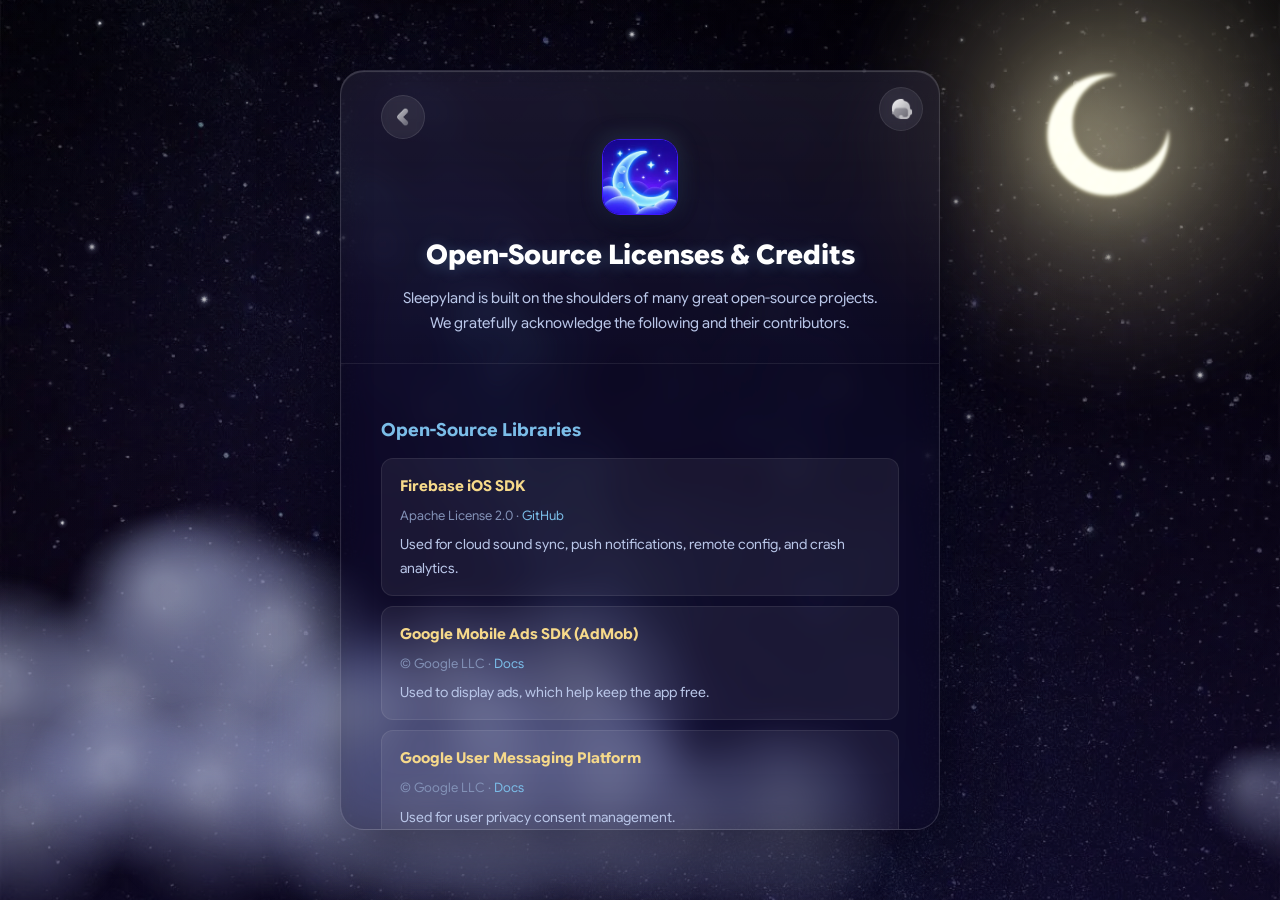
==== acknowledgements-en.html @ 04f1b665 "開源致謝音效授權文案改為更嚴謹版（授權素材=合法使用權、未使用未經授權第三方；中英同步） 🤖 Generated with [Claude Code](https://claude.com/claud" ====
<!DOCTYPE html>
<html lang="en">
<head>
    <meta charset="UTF-8">
    <meta name="viewport" content="width=device-width, initial-scale=1.0">
    <meta name="description" content="Sleepyland Open Source Licenses & Acknowledgements: thanks to the open-source projects and contributors behind the app.">
    <link rel="icon" type="image/png" href="assets/favicon.png">
    <link rel="apple-touch-icon" href="assets/apple-touch-icon.png">
    <title>Open-Source Licenses & Credits · Sleepyland</title>
    <style>
        @font-face{font-family:'Google Sans Flex';font-style:normal;font-weight:100 900;font-display:swap;src:url('assets/gsf_latin.woff2') format('woff2');unicode-range:U+0000-00FF,U+0131,U+0152-0153,U+02BB-02BC,U+02C6,U+02DA,U+02DC,U+0304,U+0308,U+0329,U+2000-206F,U+20AC,U+2122,U+2191,U+2193,U+2212,U+2215,U+FEFF,U+FFFD;}
        @font-face{font-family:'Noto Sans TC';font-style:normal;font-weight:400;font-display:swap;src:url('assets/notosanstc_400.woff2') format('woff2');unicode-range:U+2000-206F,U+3000-303F,U+3100-312F,U+3400-4DBF,U+4E00-9FFF,U+F900-FAFF,U+FE30-FE4F,U+FF00-FFEF;}
        @font-face{font-family:'Noto Sans TC';font-style:normal;font-weight:700;font-display:swap;src:url('assets/notosanstc_700.woff2') format('woff2');unicode-range:U+2000-206F,U+3000-303F,U+3100-312F,U+3400-4DBF,U+4E00-9FFF,U+F900-FAFF,U+FE30-FE4F,U+FF00-FFEF;}
        :root{
            --accent:#7BBDE8; --ink:#EAF4FF; --muted:#B9C6E8; --faint:#8291b6;
            --card:rgba(14,10,34,0.42); --line:rgba(255,255,255,0.14); --pill:rgba(255,255,255,0.06);
            --glow:rgba(255,244,190,0.55);
            --font:"Google Sans Flex","Noto Sans TC",ui-rounded,"SF Pro Rounded",-apple-system,BlinkMacSystemFont,"PingFang TC",system-ui,sans-serif;
        }
        *{ margin:0; padding:0; box-sizing:border-box; }
        html,body{ height:100%; }
        body, a, button, input, textarea{ font-family:var(--font); }
        body{
            min-height:100vh; color:var(--ink); -webkit-font-smoothing:antialiased; line-height:1.8;
            background:
                linear-gradient(180deg, rgba(3,2,9,0.40) 0%, rgba(10,6,26,0.32) 46%, rgba(20,12,50,0.46) 100%),
                #03020a url('assets/bg.webp') center center / cover no-repeat fixed;
            display:flex; align-items:center; justify-content:center; padding:40px 20px; overflow-x:hidden;
        }
        /* 動畫層（星雲＋星星＋流星＋雲朵） */
        #sky{ position:fixed; inset:0; width:100%; height:100%; z-index:0; pointer-events:none; }
        /* 月亮素材圖＋淡黃光暈 */
        .moon{ position:fixed; top:5vh; right:6vw; width:min(180px,26vw); z-index:0; pointer-events:none;
               filter:drop-shadow(0 0 34px var(--glow)); }
        .moon img{ width:100%; height:auto; display:block; }
        .moon::before{ content:''; position:absolute; inset:-95%; z-index:-1; border-radius:50%;
            background:radial-gradient(circle, rgba(255,247,205,0.36) 0%, rgba(255,243,185,0.18) 26%, rgba(255,240,175,0.07) 48%, rgba(255,240,175,0.02) 66%, transparent 82%);
            filter:blur(26px); animation:moonGlow 6s ease-in-out infinite; }
        @keyframes moonGlow{ 0%,100%{opacity:.82; transform:scale(1);} 50%{opacity:1; transform:scale(1.07);} }

        .container{
            position:relative; z-index:1; max-width:600px; width:100%;
            max-height:min(760px, calc(100dvh - 80px)); display:flex; flex-direction:column; overflow:hidden;
            background:linear-gradient(to bottom, rgba(255,255,255,0.06) 0%, rgba(255,255,255,0) 40%), var(--card);
            backdrop-filter:blur(14px) saturate(1.4); -webkit-backdrop-filter:blur(14px) saturate(1.4);
            border:1px solid var(--line); border-radius:24px;
            box-shadow:0 24px 70px rgba(4,2,16,0.6), inset 0 1px 1px rgba(255,255,255,0.18), inset 0 -22px 46px rgba(0,0,0,0.06);
        }
        .container::after{ content:''; position:absolute; inset:0; z-index:6; pointer-events:none; border-radius:inherit; padding:1px;
            background:radial-gradient(400px circle at var(--mx,50%) var(--my,50%), rgba(233,224,255,0.95), rgba(178,150,255,0.34) 42%, transparent 66%);
            -webkit-mask:linear-gradient(#000 0 0) content-box, linear-gradient(#000 0 0); -webkit-mask-composite:xor;
            mask:linear-gradient(#000 0 0) content-box, linear-gradient(#000 0 0); mask-composite:exclude;
            opacity:0; transition:opacity .4s ease; }
        .container:hover::after{ opacity:1; }
        .chead{ flex:0 0 auto; padding:24px 40px 14px; position:relative; z-index:2; border-bottom:1px solid rgba(255,255,255,0.08); }
        .chead .topbar{ margin-bottom:14px; }
        .chead .header{ margin-bottom:6px; }
        .chead .update-date{ margin-bottom:2px; }
        .chead h1{ margin-bottom:6px; }
        .cbody{ overflow-y:auto; min-height:0; padding:22px 40px 34px;
            scrollbar-width:thin; scrollbar-color:rgba(255,255,255,0.22) transparent; }
        .cbody::-webkit-scrollbar{ width:8px; }
        .cbody::-webkit-scrollbar-track{ background:transparent; margin:8px 0; }
        .cbody::-webkit-scrollbar-thumb{ background:rgba(255,255,255,0.18); border-radius:99px; border:2px solid transparent; background-clip:padding-box; }
        .cbody::-webkit-scrollbar-thumb:hover{ background:rgba(255,255,255,0.34); background-clip:padding-box; }

        .topbar{ display:flex; gap:10px; flex-wrap:wrap; margin-bottom:22px; }
        .back{ display:inline-flex; align-items:center; gap:6px; padding:9px 16px; border-radius:11px;
            background:var(--pill); border:1px solid rgba(255,255,255,0.10); color:var(--ink);
            text-decoration:none; font-size:13.5px; font-weight:600; margin-bottom:6px;
            backdrop-filter:blur(4px); -webkit-backdrop-filter:blur(4px);
            transition:transform .2s ease, background .2s ease, border-color .2s ease, box-shadow .2s ease; }
        .back:hover{ transform:translateY(-2px);
            background:linear-gradient(to bottom, rgba(255,255,255,0.12), rgba(255,255,255,0.04));
            border-color:rgba(255,255,255,0.26); box-shadow:0 8px 20px rgba(0,0,0,0.25); }
        .bico{ width:15px; height:15px; vertical-align:-2px; }
        .hico{ width:20px; height:20px; vertical-align:-4px; margin-right:6px; }
        .back-fab{ display:inline-flex; align-items:center; justify-content:center; width:44px; height:44px; border-radius:50%;
            background:var(--pill); border:1px solid rgba(255,255,255,0.10);
            backdrop-filter:blur(4px); -webkit-backdrop-filter:blur(4px);
            transition:transform .2s ease, background .2s ease, border-color .2s ease, box-shadow .2s ease; }
        .back-fab img{ width:20px; height:20px; display:block; }
        .scrolltop{ position:absolute; bottom:18px; right:18px; z-index:4; width:44px; height:44px; border-radius:50%;
            display:flex; align-items:center; justify-content:center; cursor:pointer;
            background:var(--pill); border:1px solid rgba(255,255,255,0.12);
            backdrop-filter:blur(6px); -webkit-backdrop-filter:blur(6px);
            opacity:0; pointer-events:none; transform:translateY(8px);
            transition:opacity .25s ease, transform .25s ease, background .2s ease, border-color .2s ease; }
        .scrolltop img{ width:20px; height:20px; display:block; }
        .scrolltop.show{ opacity:1; pointer-events:auto; transform:translateY(0); }
        .scrolltop:hover{ background:linear-gradient(to bottom, rgba(255,255,255,0.14), rgba(255,255,255,0.05)); border-color:rgba(255,255,255,0.28); }
        .back-fab:hover{ transform:translateY(-2px);
            background:linear-gradient(to bottom, rgba(255,255,255,0.12), rgba(255,255,255,0.04));
            border-color:rgba(255,255,255,0.26); box-shadow:0 8px 20px rgba(0,0,0,0.25); }
        .logo-link{ display:block; width:max-content; margin:0 auto; line-height:0; transition:transform .2s ease, filter .2s ease; }
        .logo-link:hover{ transform:translateY(-2px); filter:brightness(1.08); }
        .logo{ width:76px; height:76px; display:block; margin:0 auto 16px; border-radius:18px;
            border:1px solid rgb(64,24,251);
            box-shadow:0 10px 30px rgba(4,2,16,0.5), 0 0 22px rgba(123,189,232,0.22); }
        .header{ text-align:center; margin-bottom:30px; }
        h1{ font-size:27px; font-weight:800; color:#fff; margin-bottom:8px; text-align:center;
            text-shadow:0 2px 14px rgba(123,189,232,0.30); }
        .subtitle{ color:var(--muted); text-align:center; font-size:15px; line-height:1.7; }
        .update-date{ color:var(--faint); text-align:center; margin-bottom:28px; font-size:13.5px;
            text-transform:uppercase; letter-spacing:.06em; }
        h2{ color:var(--accent); margin:28px 0 12px; font-size:18px; font-weight:700; }
        h3{ color:#dbe6fb; margin:18px 0 8px; font-size:16px; font-weight:600; }
        p, li{ color:var(--muted); line-height:1.85; margin-bottom:12px; font-size:15px; }
        strong{ color:#F6D98A; font-weight:700; }
        ul{ padding-left:22px; } li{ margin-bottom:8px; }
        a{ color:var(--accent); text-decoration:none; } a:hover{ text-decoration:underline; }
        .highlight{ background:rgba(123,189,232,0.10); border:1px solid rgba(123,189,232,0.22);
            padding:16px 18px; border-radius:14px; margin:18px 0; }
        .highlight p{ margin:0; color:#dce8fb; }
        .lib{ padding:14px 18px; background:var(--pill); border:1px solid rgba(255,255,255,0.08);
            border-radius:12px; margin-bottom:10px; }
        .lib-name{ color:#F6D98A; font-weight:700; font-size:15px; }
        .lib-meta{ color:var(--faint); font-size:13px; margin-top:4px; }
        .lib-meta a{ color:var(--accent); }
        .note{ color:var(--muted); font-size:14px; line-height:1.7; margin-top:6px; }
        .divider{ height:1px; background:var(--line); margin:28px 0; }
        .section{ margin-bottom:30px; }
        .section-title{ font-size:18px; font-weight:700; color:#eef4ff; margin-bottom:16px; display:flex; align-items:center; gap:8px; }
        .faq-item{ background:var(--pill); border:1px solid rgba(255,255,255,0.08); border-radius:12px; padding:16px 18px; margin-bottom:12px; }
        .faq-q{ font-weight:600; color:#eef4ff; margin-bottom:8px; }
        .faq-a{ color:var(--muted); line-height:1.75; font-size:14.5px; }
        .contact-box{ background:linear-gradient(135deg, rgba(123,189,232,0.16), rgba(70,90,160,0.16));
            border:1px solid rgba(123,189,232,0.24); border-radius:16px; padding:24px; text-align:center;
            backdrop-filter:blur(6px); -webkit-backdrop-filter:blur(6px); }
        .contact-box h3{ color:#fff; margin-bottom:12px; }
        .contact-box p{ color:var(--muted); margin-bottom:16px; }
        .contact-box .email-row{ display:flex; align-items:center; justify-content:center; gap:8px; }
        .contact-box a.email-link{ display:inline-block; background:linear-gradient(180deg,#9AD0F2,#7BBDE8);
            color:#04182E; padding:12px 22px; border-radius:10px; text-decoration:none; font-weight:700;
            max-width:220px; overflow:hidden; text-overflow:ellipsis; white-space:nowrap;
            box-shadow:0 6px 18px rgba(123,189,232,0.3); transition:transform .2s ease, box-shadow .2s ease; }
        .contact-box a.email-link:hover{ transform:translateY(-2px); box-shadow:0 10px 24px rgba(123,189,232,0.45); }
        .copy-btn{ width:44px; min-width:44px; height:44px; aspect-ratio:1; border-radius:50%;
            background:rgba(255,255,255,0.12); border:1px solid rgba(255,255,255,0.18); cursor:pointer;
            display:flex; align-items:center; justify-content:center; transition:all .2s ease; flex-shrink:0; }
        .copy-btn:hover{ transform:scale(1.1); background:rgba(255,255,255,0.2); }
        .copy-btn svg{ width:20px; height:20px; fill:#EAF4FF; }
        .copy-btn.copied svg{ fill:#7BE0A0; }
        .toast{ position:fixed; bottom:24px; left:50%; transform:translateX(-50%) translateY(120px);
            background:rgba(14,10,34,0.92); color:#EAF4FF; padding:12px 24px; border-radius:10px;
            border:1px solid rgba(255,255,255,0.14); backdrop-filter:blur(8px); opacity:0; transition:all .3s ease; z-index:5; }
        .toast.show{ transform:translateX(-50%) translateY(0); opacity:1; }
        .contact-fab{ position:absolute; top:16px; right:16px; z-index:5; width:44px; height:44px; border-radius:50%;
            display:inline-flex; align-items:center; justify-content:center;
            background:var(--pill); border:1px solid rgba(255,255,255,0.08);
            backdrop-filter:blur(6px); -webkit-backdrop-filter:blur(6px);
            transition:transform .22s ease, background .22s ease, border-color .22s ease, box-shadow .22s ease; }
        .contact-fab img{ width:24px; height:24px; display:block; }
        .contact-fab:hover{ background:linear-gradient(to bottom, rgba(255,255,255,0.14) 0%, rgba(255,255,255,0) 55%), rgba(255,255,255,0.10);
            border-color:rgba(255,255,255,0.28); transform:translateY(-2px);
            box-shadow:0 20px 40px rgba(0,0,0,0.15), inset 0 1px 1px rgba(255,255,255,0.32), inset 0 7px 14px rgba(255,255,255,0.12), inset 0 -12px 22px rgba(0,0,0,0.06);
            backdrop-filter:blur(12px) saturate(180%); -webkit-backdrop-filter:blur(12px) saturate(180%); }
        .footer span{ font-size:12.5px; color:var(--faint); text-transform:uppercase; font-weight:700; letter-spacing:.08em;  }
        .footer{ text-align:center; margin-top:30px; color:var(--faint); font-size:13px; }
        .footer a{ color:var(--accent); text-decoration:none; } .footer a:hover{ text-decoration:underline; }
        @media (max-width:560px){ .chead{ padding:18px 20px 12px; } .cbody{ padding:18px 20px 30px; } body{ padding:16px; } .container{ max-height:calc(100dvh - 32px); border-radius:20px; } }
        @media (prefers-reduced-motion:reduce){ .back,.email-link,.copy-btn{ transition:none; } .moon::before{ animation:none; } }
    </style>
</head>
<body>
    <canvas id="sky" aria-hidden="true"></canvas>
    <div class="moon" aria-hidden="true"><img src="assets/moon.webp" alt="" fetchpriority="high" width="180" height="180"></div>
    <main class="container">
        <a href="feedback.html" class="contact-fab" aria-label="意見回饋" title="意見回饋"><img src="assets/icon_connect.png" alt=""></a>
        <div class="chead">
<a href="index.html" class="back-fab" aria-label="Back" title="Back"><img src="assets/icon_back.png" alt=""></a>
        <a class="logo-link" href="index.html" aria-label="回到首頁" title="回到首頁"><img class="logo" src="assets/logo.webp" alt="Sleepyland"></a>
        <h1>Open-Source Licenses & Credits</h1>
        <p class="subtitle">Sleepyland is built on the shoulders of many great open-source projects.<br>We gratefully acknowledge the following and their contributors.</p>
        </div>
        <div class="cbody">
<h2>Open-Source Libraries</h2>

        <div class="lib">
            <div class="lib-name">Firebase iOS SDK</div>
            <div class="lib-meta">Apache License 2.0 · <a href="https://github.com/firebase/firebase-ios-sdk">GitHub</a></div>
            <div class="note">Used for cloud sound sync, push notifications, remote config, and crash analytics.</div>
        </div>

        <div class="lib">
            <div class="lib-name">Google Mobile Ads SDK (AdMob)</div>
            <div class="lib-meta">© Google LLC · <a href="https://developers.google.com/admob/ios/quick-start">Docs</a></div>
            <div class="note">Used to display ads, which help keep the app free.</div>
        </div>

        <div class="lib">
            <div class="lib-name">Google User Messaging Platform</div>
            <div class="lib-meta">© Google LLC · <a href="https://developers.google.com/admob/ump/ios/quick-start">Docs</a></div>
            <div class="note">Used for user privacy consent management.</div>
        </div>

        <div class="lib">
            <div class="lib-name">Google Utilities · GoogleDataTransport · GoogleAppMeasurement</div>
            <div class="lib-meta">Apache License 2.0 · © Google LLC</div>
        </div>

        <div class="lib">
            <div class="lib-name">gRPC · Abseil</div>
            <div class="lib-meta">Apache License 2.0 · <a href="https://github.com/grpc/grpc">gRPC</a> · <a href="https://github.com/abseil/abseil-cpp">Abseil</a></div>
        </div>

        <div class="lib">
            <div class="lib-name">SwiftProtobuf</div>
            <div class="lib-meta">Apache License 2.0 · <a href="https://github.com/apple/swift-protobuf">GitHub</a></div>
        </div>

        <div class="lib">
            <div class="lib-name">LevelDB</div>
            <div class="lib-meta">BSD 3-Clause License · <a href="https://github.com/google/leveldb">GitHub</a></div>
        </div>

        <div class="lib">
            <div class="lib-name">nanopb</div>
            <div class="lib-meta">zlib License · <a href="https://github.com/nanopb/nanopb">GitHub</a></div>
        </div>

        <div class="lib">
            <div class="lib-name">Promises · GTMSessionFetcher · AppCheck</div>
            <div class="lib-meta">Apache License 2.0 · © Google LLC</div>
        </div>

        <div class="divider"></div>

        <h2>Audio Assets</h2>
        <p class="note">All Sleepyland sleep sounds are self-recorded by our team, AI-generated, or sourced from commercially licensed material; all assets are used under valid licenses, and no unauthorized third-party copyrighted content is used.</p>

        <div class="footer"><span>© 2026 Wayne</span></div>
        </div>
        <button class="scrolltop" aria-label="回到頂部" title="回到頂部"><img src="assets/icon_scroll_top.png" alt=""></button>
    </main>
    
    <script>
    (function(){
        const canvas = document.getElementById('sky');
        const ctx = canvas.getContext('2d');
        const reduce = window.matchMedia('(prefers-reduced-motion: reduce)').matches;
        const moonEl = document.querySelector('.moon');
        // 月亮隨機模糊 0~2px（兩個不同頻率 sin 疊出平滑擬隨機），保留黃色光暈
        function updateMoonBlur(t){
            if (!moonEl) return;
            let b = 1 + Math.sin(t * 0.5) * 0.6 + Math.sin(t * 0.23 + 1.3) * 0.45;
            b = Math.max(0, Math.min(2, b));
            moonEl.style.filter = 'drop-shadow(0 0 34px rgba(255,244,190,0.55)) blur(' + b.toFixed(2) + 'px)';
        }
        let W = 0, H = 0, DPR = 1;
        let stars = [], meteors = [], clouds = [], nebulaLayer = null, starSprite = null;

        function hexA(hex, a){
            const n = parseInt(hex.slice(1), 16);
            return 'rgba(' + ((n>>16)&255) + ',' + ((n>>8)&255) + ',' + (n&255) + ',' + a + ')';
        }
        // 一顆「模糊發光星」預繪成 sprite：之後只縮放/改透明度貼上，省掉每幀 filter/漸層
        function makeStarSprite(){
            const S = 46, c = S / 2;
            const oc = document.createElement('canvas'); oc.width = S; oc.height = S;
            const x = oc.getContext('2d');
            const g = x.createRadialGradient(c, c, 0, c, c, c);
            g.addColorStop(0, 'rgba(212,226,255,0.5)');
            g.addColorStop(0.5, 'rgba(212,226,255,0.12)');
            g.addColorStop(1, 'rgba(212,226,255,0)');
            x.fillStyle = g; x.beginPath(); x.arc(c, c, c, 0, Math.PI*2); x.fill();
            x.filter = 'blur(1.1px)';
            x.fillStyle = 'rgba(255,255,255,0.95)';
            x.beginPath();
            const pts = 8, R = c * 0.42, inner = R * 0.34;
            for (let i = 0; i < pts*2; i++){
                const rr = (i%2===0) ? R : inner;
                const a = i * Math.PI / pts - Math.PI/2;
                const px = c + Math.cos(a)*rr, py = c + Math.sin(a)*rr;
                i===0 ? x.moveTo(px,py) : x.lineTo(px,py);
            }
            x.closePath(); x.fill(); x.filter = 'none';
            return oc;
        }
        // 深紫星雲：預繪成一張離屏，之後每幀只 drawImage（不再每幀重算 6 個大漸層）
        function buildNebula(){
            const oc = document.createElement('canvas'); oc.width = W; oc.height = H;
            const x = oc.getContext('2d');
            const cols = ['#3A1D6E', '#2A1458', '#4A2170', '#1E1246'];
            for (let i = 0; i < 6; i++){
                const cx = Math.random()*W, cy = Math.random()*H*0.9, R = (0.25+Math.random()*0.35)*Math.max(W,H);
                const op = 0.06 + Math.random()*0.16, col = cols[Math.floor(Math.random()*cols.length)];
                const g = x.createRadialGradient(cx, cy, 0, cx, cy, R);
                g.addColorStop(0, hexA(col, op)); g.addColorStop(0.55, hexA(col, op*0.4)); g.addColorStop(1, hexA(col, 0));
                x.fillStyle = g; x.fillRect(cx-R, cy-R, R*2, R*2);
            }
            return oc;
        }

        // ---- 夜色雲朵 sprite：偏藍紫、非純白；離屏預繪，足夠內距避免邊緣被裁成直線 ----
        function makeCloudSprite(scale){
            const cw = 300 * scale, ch = 150 * scale;
            const pad = 90 * scale;
            const W0 = Math.round(cw + pad * 2), H0 = Math.round(ch + pad * 2);
            const oc = document.createElement('canvas');
            oc.width = W0; oc.height = H0;
            const x = oc.getContext('2d');
            const cy = pad + ch * 0.55;
            const puffs = [];
            const n = 6;
            for (let i = 0; i < n; i++){
                const f = i / (n - 1);
                const px = pad + cw * (0.10 + 0.80 * f) + (Math.random()*2-1) * cw * 0.03;
                const py = cy - Math.abs(f - 0.5) * ch * 0.16 + (Math.random()*2-1) * ch * 0.04;
                const r  = ch * (0.30 + Math.random() * 0.14);
                puffs.push([px, py, r]);
            }
            for (let i = 0; i < 3; i++){
                const px = pad + cw * (0.28 + 0.44 * Math.random());
                const py = cy - ch * (0.22 + Math.random() * 0.16);
                const r  = ch * (0.24 + Math.random() * 0.13);
                puffs.push([px, py, r]);
            }
            x.filter = 'blur(' + (scale * 2.2) + 'px)';
            for (const [px, py, r] of puffs){
                const g = x.createRadialGradient(px, py - r * 0.18, r * 0.15, px, py, r);
                // 夜色雲：微涼的藍紫白，非純白
                g.addColorStop(0, 'rgba(202,210,242,0.86)');
                g.addColorStop(0.52, 'rgba(158,166,212,0.50)');
                g.addColorStop(0.82, 'rgba(150,158,205,0.18)');
                g.addColorStop(1, 'rgba(150,158,205,0)');
                x.fillStyle = g;
                x.beginPath(); x.arc(px, py, r, 0, Math.PI * 2); x.fill();
            }
            x.filter = 'none';
            x.globalCompositeOperation = 'source-atop';
            // 下腹：深紫夜影
            const belly = x.createLinearGradient(0, cy - ch * 0.12, 0, cy + ch * 0.55);
            belly.addColorStop(0, 'rgba(26,14,58,0)');
            belly.addColorStop(1, 'rgba(14,7,36,0.50)');
            x.fillStyle = belly; x.fillRect(0, 0, W0, H0);
            // 上緣：淡藍月光高光
            const top = x.createLinearGradient(0, pad * 0.4, 0, cy);
            top.addColorStop(0, 'rgba(190,205,255,0.26)');
            top.addColorStop(1, 'rgba(190,205,255,0)');
            x.fillStyle = top; x.fillRect(0, 0, W0, H0);
            x.globalCompositeOperation = 'source-over';
            return oc;
        }

        function rebuild(){
            DPR = Math.min(window.devicePixelRatio || 1, 2);
            W = window.innerWidth; H = window.innerHeight;
            canvas.width = W * DPR; canvas.height = H * DPR;
            canvas.style.width = W + 'px'; canvas.style.height = H + 'px';
            ctx.setTransform(DPR, 0, 0, DPR, 0, 0);

            // 星雲（預繪一張離屏）、星星 sprite（預繪一次）
            starSprite = starSprite || makeStarSprite();
            nebulaLayer = buildNebula();

            // 閃爍星星（改用 sprite，之後只縮放/改透明度貼上）
            const starCount = Math.round(40 * Math.sqrt((W * H) / (430 * 932)));
            stars = Array.from({length: starCount}, () => ({
                x: Math.random() * W,
                y: Math.random() * H * 0.62,
                phase: Math.random() * Math.PI * 2,
                speed: 0.7 + Math.random() * 1.4,
                size: 3 + Math.random() * 5           // sprite 半徑（px）
            }));

            // 流星
            meteors = Array.from({length: 4}, () => {
                const th = (25 + Math.random() * 15) * Math.PI / 180;
                return { sx: 0.45 + Math.random()*0.6, sy: -0.05 + Math.random()*0.4,
                         dx: -Math.cos(th), dy: Math.sin(th),
                         len: 0.30 + Math.random()*0.22, period: 7 + Math.random()*8,
                         phase: Math.random(), size: 0.8 + Math.random()*0.8 };
            });

            // 夜色雲朵
            const cloudN = Math.max(4, Math.round(5 * Math.sqrt(W / 900)));
            clouds = [];
            for (let i = 0; i < cloudN; i++){
                const depth = Math.random();
                const scale = (0.85 + depth * 1.25) * Math.max(0.75, W / 1050);   // 更大
                const sprite = makeCloudSprite(scale);
                clouds.push({
                    sprite, hw: sprite.width / 2,
                    y: H * (0.78 + Math.random() * 0.20),                           // 壓低到畫面下方
                    x: Math.random() * (W + sprite.width) - sprite.width / 2,
                    speed: 6 + depth * 15,
                    bob: Math.random() * Math.PI * 2,
                    opacity: 0.38 + depth * 0.32                                    // 濃度收斂一點
                });
            }
        }

        function drawStars(t){
            for (const s of stars){
                const tw = (Math.sin(t * s.speed + s.phase) + 1) / 2;
                const sz = s.size * (0.7 + 0.6 * tw);
                ctx.globalAlpha = 0.22 + 0.6 * tw;
                ctx.drawImage(starSprite, s.x - sz, s.y - sz, sz * 2, sz * 2);
            }
            ctx.globalAlpha = 1;
        }

        function drawMeteors(t){
            const minD = Math.min(W, H), vis = 0.09;
            for (const m of meteors){
                let u = ((t / m.period + m.phase) % 1 + 1) % 1;
                if (u >= vis) continue;
                const p = u / vis, env = Math.sin(p * Math.PI);
                const travel = p * m.len * minD;
                const hx = m.sx * W + m.dx * travel, hy = m.sy * H + m.dy * travel;
                const tail = 0.11 * minD * m.size * (0.6 + 0.4 * env);
                const tx = hx - m.dx * tail, ty = hy - m.dy * tail;
                const grad = ctx.createLinearGradient(tx, ty, hx, hy);
                grad.addColorStop(0, 'rgba(255,255,255,0)');
                grad.addColorStop(1, 'rgba(255,255,255,' + (0.9 * env) + ')');
                ctx.strokeStyle = grad; ctx.lineWidth = 1.4 * m.size; ctx.lineCap = 'round';
                ctx.beginPath(); ctx.moveTo(tx, ty); ctx.lineTo(hx, hy); ctx.stroke();
                ctx.fillStyle = 'rgba(255,255,255,' + env + ')';
                ctx.beginPath(); ctx.arc(hx, hy, 1.5 * m.size, 0, Math.PI * 2); ctx.fill();
            }
        }

        function drawClouds(t){
            for (const c of clouds){
                const span = W + c.sprite.width;
                const x = (((c.x + c.speed * t) % span) + span) % span - c.sprite.width / 2;
                const y = c.y + Math.sin(t * 0.25 + c.bob) * 10;
                ctx.globalAlpha = c.opacity;
                ctx.drawImage(c.sprite, x - c.hw, y - c.sprite.height / 2);
            }
            ctx.globalAlpha = 1;
        }

        // 淡色文字（英/開源標題、版權）：雲飄到底下時切深色
        let dimTargets = [];
        function refreshTargets(){ dimTargets = Array.from(document.querySelectorAll('.lang-title, .footer > span')).map(function(el){ return { el: el, rect: el.getBoundingClientRect() }; }); }
        function checkClouds(t){
            if (!dimTargets.length) return;
            for (const dt of dimTargets){
                const el = dt.el, r = dt.rect;
                let lit = false;
                for (const c of clouds){
                    const span = W + c.sprite.width;
                    const cx = (((c.x + c.speed * t) % span) + span) % span - c.sprite.width / 2;
                    const cy = c.y + Math.sin(t * 0.25 + c.bob) * 10;
                    const hw = c.sprite.width * 0.34, hh = c.sprite.height * 0.28;
                    if (cx + hw > r.left && cx - hw < r.right && cy + hh > r.top && cy - hh < r.bottom){ lit = true; break; }
                }
                el.classList.toggle('on-cloud', lit);
            }
        }

        let fc = 0;
        function frame(now){
            const t = now / 1000;
            ctx.clearRect(0, 0, W, H);
            if (nebulaLayer) ctx.drawImage(nebulaLayer, 0, 0, W, H);
            drawStars(t);
            drawMeteors(t);
            drawClouds(t);
            if ((fc++ % 8) === 0) checkClouds(t);   // 每 8 幀偵測一次，省效能
            if ((fc % 5) === 0) updateMoonBlur(t);  // 月亮模糊平滑更新
            if (!reduce) raf = requestAnimationFrame(frame);
        }

        let raf = null;
        function start(){ if (raf) cancelAnimationFrame(raf); rebuild(); refreshTargets(); if (reduce){ frame(0); } else { raf = requestAnimationFrame(frame); } }

        let rt;
        window.addEventListener('resize', () => { clearTimeout(rt); rt = setTimeout(start, 180); });
        start();
    })();
    </script>
    <script>
    (function(){
        var cb=document.querySelector('.cbody'), bt=document.querySelector('.scrolltop');
        if(!cb||!bt) return;
        cb.addEventListener('scroll', function(){ bt.classList.toggle('show', cb.scrollTop>200); }, {passive:true});
        bt.addEventListener('click', function(){ cb.scrollTo({top:0, behavior:'smooth'}); });
    })();
    </script>
    <script>
    (function(){
        var card=document.querySelector('.container'); if(!card) return;
        card.addEventListener('pointermove', function(e){
            var r=card.getBoundingClientRect();
            card.style.setProperty('--mx',(e.clientX-r.left)+'px');
            card.style.setProperty('--my',(e.clientY-r.top)+'px');
        });
    })();
    </script>
</body>
</html>
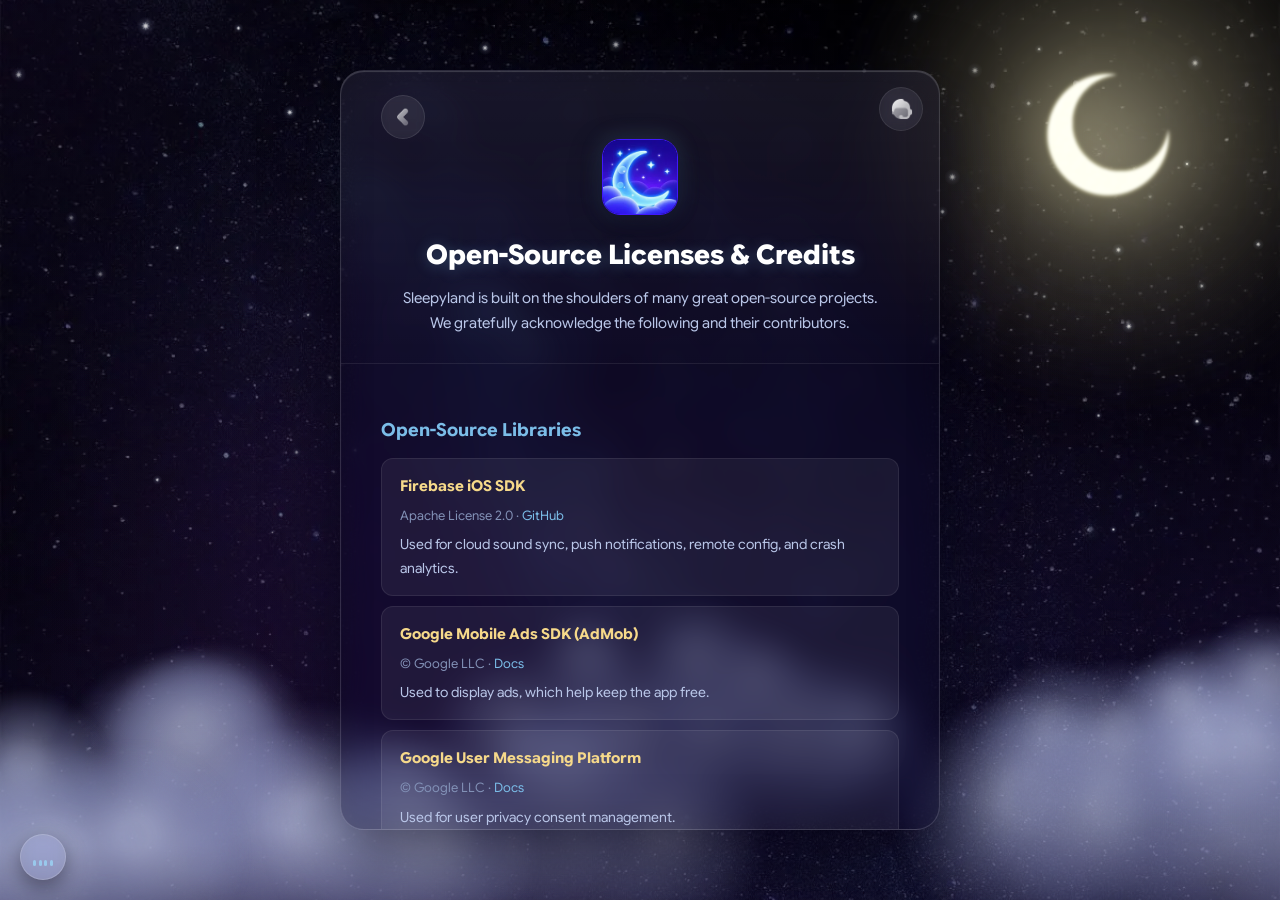
==== commit b7cbfa45: "feat: 無縫換頁(漸進增強MPA) + 常駐背景音樂 - 新增 assets/site.js：微型 client-side router，攔截站內 .html 連結改用   fetch+swap " ====
--- a/acknowledgements-en.html
+++ b/acknowledgements-en.html
@@ -7,7 +7,7 @@
     <link rel="icon" type="image/png" href="assets/favicon.png">
     <link rel="apple-touch-icon" href="assets/apple-touch-icon.png">
     <title>Open-Source Licenses & Credits · Sleepyland</title>
-    <style>
+    <style id="pagecss">
         @font-face{font-family:'Google Sans Flex';font-style:normal;font-weight:100 900;font-display:swap;src:url('assets/gsf_latin.woff2') format('woff2');unicode-range:U+0000-00FF,U+0131,U+0152-0153,U+02BB-02BC,U+02C6,U+02DA,U+02DC,U+0304,U+0308,U+0329,U+2000-206F,U+20AC,U+2122,U+2191,U+2193,U+2212,U+2215,U+FEFF,U+FFFD;}
         @font-face{font-family:'Noto Sans TC';font-style:normal;font-weight:400;font-display:swap;src:url('assets/notosanstc_400.woff2') format('woff2');unicode-range:U+2000-206F,U+3000-303F,U+3100-312F,U+3400-4DBF,U+4E00-9FFF,U+F900-FAFF,U+FE30-FE4F,U+FF00-FFEF;}
         @font-face{font-family:'Noto Sans TC';font-style:normal;font-weight:700;font-display:swap;src:url('assets/notosanstc_700.woff2') format('woff2');unicode-range:U+2000-206F,U+3000-303F,U+3100-312F,U+3400-4DBF,U+4E00-9FFF,U+F900-FAFF,U+FE30-FE4F,U+FF00-FFEF;}
@@ -160,12 +160,29 @@
         .footer a{ color:var(--accent); text-decoration:none; } .footer a:hover{ text-decoration:underline; }
         @media (max-width:560px){ .chead{ padding:18px 20px 12px; } .cbody{ padding:18px 20px 30px; } body{ padding:16px; } .container{ max-height:calc(100dvh - 32px); border-radius:20px; } }
         @media (prefers-reduced-motion:reduce){ .back,.email-link,.copy-btn{ transition:none; } .moon::before{ animation:none; } }
+    
+        /* 常駐背景音樂按鈕 */
+        .bgm-btn{ position:fixed; left:20px; bottom:20px; z-index:20; width:46px; height:46px; border-radius:50%;
+            display:flex; align-items:center; justify-content:center; cursor:pointer;
+            background:var(--pill,rgba(255,255,255,0.06)); border:1px solid rgba(255,255,255,0.16);
+            backdrop-filter:blur(8px) saturate(1.3); -webkit-backdrop-filter:blur(8px) saturate(1.3);
+            box-shadow:0 8px 22px rgba(4,2,16,0.45); transition:transform .2s ease, background .2s ease, border-color .2s ease; }
+        .bgm-btn:hover{ transform:translateY(-2px); background:linear-gradient(to bottom, rgba(255,255,255,0.14), rgba(255,255,255,0.05)); border-color:rgba(255,255,255,0.30); }
+        .bgm-ico{ display:flex; align-items:flex-end; gap:2.5px; height:18px; }
+        .bgm-ico span{ width:3px; height:6px; border-radius:2px; background:#9AD0F2; opacity:.85; }
+        .bgm-btn.playing .bgm-ico span{ animation:bgmBar 1s ease-in-out infinite; }
+        .bgm-ico span:nth-child(1){ animation-delay:0s; }
+        .bgm-ico span:nth-child(2){ animation-delay:.18s; }
+        .bgm-ico span:nth-child(3){ animation-delay:.36s; }
+        .bgm-ico span:nth-child(4){ animation-delay:.12s; }
+        @keyframes bgmBar{ 0%,100%{ height:5px; } 50%{ height:16px; } }
+        @media (prefers-reduced-motion:reduce){ .bgm-btn.playing .bgm-ico span{ animation:none; height:11px; } }
     </style>
 </head>
 <body>
     <canvas id="sky" aria-hidden="true"></canvas>
     <div class="moon" aria-hidden="true"><img src="assets/moon.webp" alt="" fetchpriority="high" width="180" height="180"></div>
-    <main class="container">
+    <main class="container" id="swup">
         <a href="feedback.html" class="contact-fab" aria-label="意見回饋" title="意見回饋"><img src="assets/icon_connect.png" alt=""></a>
         <div class="chead">
 <a href="index.html" class="back-fab" aria-label="Back" title="Back"><img src="assets/icon_back.png" alt=""></a>
@@ -234,261 +251,17 @@
         <button class="scrolltop" aria-label="回到頂部" title="回到頂部"><img src="assets/icon_scroll_top.png" alt=""></button>
     </main>
     
-    <script>
-    (function(){
-        const canvas = document.getElementById('sky');
-        const ctx = canvas.getContext('2d');
-        const reduce = window.matchMedia('(prefers-reduced-motion: reduce)').matches;
-        const moonEl = document.querySelector('.moon');
-        // 月亮隨機模糊 0~2px（兩個不同頻率 sin 疊出平滑擬隨機），保留黃色光暈
-        function updateMoonBlur(t){
-            if (!moonEl) return;
-            let b = 1 + Math.sin(t * 0.5) * 0.6 + Math.sin(t * 0.23 + 1.3) * 0.45;
-            b = Math.max(0, Math.min(2, b));
-            moonEl.style.filter = 'drop-shadow(0 0 34px rgba(255,244,190,0.55)) blur(' + b.toFixed(2) + 'px)';
-        }
-        let W = 0, H = 0, DPR = 1;
-        let stars = [], meteors = [], clouds = [], nebulaLayer = null, starSprite = null;
-
-        function hexA(hex, a){
-            const n = parseInt(hex.slice(1), 16);
-            return 'rgba(' + ((n>>16)&255) + ',' + ((n>>8)&255) + ',' + (n&255) + ',' + a + ')';
-        }
-        // 一顆「模糊發光星」預繪成 sprite：之後只縮放/改透明度貼上，省掉每幀 filter/漸層
-        function makeStarSprite(){
-            const S = 46, c = S / 2;
-            const oc = document.createElement('canvas'); oc.width = S; oc.height = S;
-            const x = oc.getContext('2d');
-            const g = x.createRadialGradient(c, c, 0, c, c, c);
-            g.addColorStop(0, 'rgba(212,226,255,0.5)');
-            g.addColorStop(0.5, 'rgba(212,226,255,0.12)');
-            g.addColorStop(1, 'rgba(212,226,255,0)');
-            x.fillStyle = g; x.beginPath(); x.arc(c, c, c, 0, Math.PI*2); x.fill();
-            x.filter = 'blur(1.1px)';
-            x.fillStyle = 'rgba(255,255,255,0.95)';
-            x.beginPath();
-            const pts = 8, R = c * 0.42, inner = R * 0.34;
-            for (let i = 0; i < pts*2; i++){
-                const rr = (i%2===0) ? R : inner;
-                const a = i * Math.PI / pts - Math.PI/2;
-                const px = c + Math.cos(a)*rr, py = c + Math.sin(a)*rr;
-                i===0 ? x.moveTo(px,py) : x.lineTo(px,py);
-            }
-            x.closePath(); x.fill(); x.filter = 'none';
-            return oc;
-        }
-        // 深紫星雲：預繪成一張離屏，之後每幀只 drawImage（不再每幀重算 6 個大漸層）
-        function buildNebula(){
-            const oc = document.createElement('canvas'); oc.width = W; oc.height = H;
-            const x = oc.getContext('2d');
-            const cols = ['#3A1D6E', '#2A1458', '#4A2170', '#1E1246'];
-            for (let i = 0; i < 6; i++){
-                const cx = Math.random()*W, cy = Math.random()*H*0.9, R = (0.25+Math.random()*0.35)*Math.max(W,H);
-                const op = 0.06 + Math.random()*0.16, col = cols[Math.floor(Math.random()*cols.length)];
-                const g = x.createRadialGradient(cx, cy, 0, cx, cy, R);
-                g.addColorStop(0, hexA(col, op)); g.addColorStop(0.55, hexA(col, op*0.4)); g.addColorStop(1, hexA(col, 0));
-                x.fillStyle = g; x.fillRect(cx-R, cy-R, R*2, R*2);
-            }
-            return oc;
-        }
-
-        // ---- 夜色雲朵 sprite：偏藍紫、非純白；離屏預繪，足夠內距避免邊緣被裁成直線 ----
-        function makeCloudSprite(scale){
-            const cw = 300 * scale, ch = 150 * scale;
-            const pad = 90 * scale;
-            const W0 = Math.round(cw + pad * 2), H0 = Math.round(ch + pad * 2);
-            const oc = document.createElement('canvas');
-            oc.width = W0; oc.height = H0;
-            const x = oc.getContext('2d');
-            const cy = pad + ch * 0.55;
-            const puffs = [];
-            const n = 6;
-            for (let i = 0; i < n; i++){
-                const f = i / (n - 1);
-                const px = pad + cw * (0.10 + 0.80 * f) + (Math.random()*2-1) * cw * 0.03;
-                const py = cy - Math.abs(f - 0.5) * ch * 0.16 + (Math.random()*2-1) * ch * 0.04;
-                const r  = ch * (0.30 + Math.random() * 0.14);
-                puffs.push([px, py, r]);
-            }
-            for (let i = 0; i < 3; i++){
-                const px = pad + cw * (0.28 + 0.44 * Math.random());
-                const py = cy - ch * (0.22 + Math.random() * 0.16);
-                const r  = ch * (0.24 + Math.random() * 0.13);
-                puffs.push([px, py, r]);
-            }
-            x.filter = 'blur(' + (scale * 2.2) + 'px)';
-            for (const [px, py, r] of puffs){
-                const g = x.createRadialGradient(px, py - r * 0.18, r * 0.15, px, py, r);
-                // 夜色雲：微涼的藍紫白，非純白
-                g.addColorStop(0, 'rgba(202,210,242,0.86)');
-                g.addColorStop(0.52, 'rgba(158,166,212,0.50)');
-                g.addColorStop(0.82, 'rgba(150,158,205,0.18)');
-                g.addColorStop(1, 'rgba(150,158,205,0)');
-                x.fillStyle = g;
-                x.beginPath(); x.arc(px, py, r, 0, Math.PI * 2); x.fill();
-            }
-            x.filter = 'none';
-            x.globalCompositeOperation = 'source-atop';
-            // 下腹：深紫夜影
-            const belly = x.createLinearGradient(0, cy - ch * 0.12, 0, cy + ch * 0.55);
-            belly.addColorStop(0, 'rgba(26,14,58,0)');
-            belly.addColorStop(1, 'rgba(14,7,36,0.50)');
-            x.fillStyle = belly; x.fillRect(0, 0, W0, H0);
-            // 上緣：淡藍月光高光
-            const top = x.createLinearGradient(0, pad * 0.4, 0, cy);
-            top.addColorStop(0, 'rgba(190,205,255,0.26)');
-            top.addColorStop(1, 'rgba(190,205,255,0)');
-            x.fillStyle = top; x.fillRect(0, 0, W0, H0);
-            x.globalCompositeOperation = 'source-over';
-            return oc;
-        }
-
-        function rebuild(){
-            DPR = Math.min(window.devicePixelRatio || 1, 2);
-            W = window.innerWidth; H = window.innerHeight;
-            canvas.width = W * DPR; canvas.height = H * DPR;
-            canvas.style.width = W + 'px'; canvas.style.height = H + 'px';
-            ctx.setTransform(DPR, 0, 0, DPR, 0, 0);
-
-            // 星雲（預繪一張離屏）、星星 sprite（預繪一次）
-            starSprite = starSprite || makeStarSprite();
-            nebulaLayer = buildNebula();
-
-            // 閃爍星星（改用 sprite，之後只縮放/改透明度貼上）
-            const starCount = Math.round(40 * Math.sqrt((W * H) / (430 * 932)));
-            stars = Array.from({length: starCount}, () => ({
-                x: Math.random() * W,
-                y: Math.random() * H * 0.62,
-                phase: Math.random() * Math.PI * 2,
-                speed: 0.7 + Math.random() * 1.4,
-                size: 3 + Math.random() * 5           // sprite 半徑（px）
-            }));
-
-            // 流星
-            meteors = Array.from({length: 4}, () => {
-                const th = (25 + Math.random() * 15) * Math.PI / 180;
-                return { sx: 0.45 + Math.random()*0.6, sy: -0.05 + Math.random()*0.4,
-                         dx: -Math.cos(th), dy: Math.sin(th),
-                         len: 0.30 + Math.random()*0.22, period: 7 + Math.random()*8,
-                         phase: Math.random(), size: 0.8 + Math.random()*0.8 };
-            });
-
-            // 夜色雲朵
-            const cloudN = Math.max(4, Math.round(5 * Math.sqrt(W / 900)));
-            clouds = [];
-            for (let i = 0; i < cloudN; i++){
-                const depth = Math.random();
-                const scale = (0.85 + depth * 1.25) * Math.max(0.75, W / 1050);   // 更大
-                const sprite = makeCloudSprite(scale);
-                clouds.push({
-                    sprite, hw: sprite.width / 2,
-                    y: H * (0.78 + Math.random() * 0.20),                           // 壓低到畫面下方
-                    x: Math.random() * (W + sprite.width) - sprite.width / 2,
-                    speed: 6 + depth * 15,
-                    bob: Math.random() * Math.PI * 2,
-                    opacity: 0.38 + depth * 0.32                                    // 濃度收斂一點
-                });
-            }
-        }
-
-        function drawStars(t){
-            for (const s of stars){
-                const tw = (Math.sin(t * s.speed + s.phase) + 1) / 2;
-                const sz = s.size * (0.7 + 0.6 * tw);
-                ctx.globalAlpha = 0.22 + 0.6 * tw;
-                ctx.drawImage(starSprite, s.x - sz, s.y - sz, sz * 2, sz * 2);
-            }
-            ctx.globalAlpha = 1;
-        }
-
-        function drawMeteors(t){
-            const minD = Math.min(W, H), vis = 0.09;
-            for (const m of meteors){
-                let u = ((t / m.period + m.phase) % 1 + 1) % 1;
-                if (u >= vis) continue;
-                const p = u / vis, env = Math.sin(p * Math.PI);
-                const travel = p * m.len * minD;
-                const hx = m.sx * W + m.dx * travel, hy = m.sy * H + m.dy * travel;
-                const tail = 0.11 * minD * m.size * (0.6 + 0.4 * env);
-                const tx = hx - m.dx * tail, ty = hy - m.dy * tail;
-                const grad = ctx.createLinearGradient(tx, ty, hx, hy);
-                grad.addColorStop(0, 'rgba(255,255,255,0)');
-                grad.addColorStop(1, 'rgba(255,255,255,' + (0.9 * env) + ')');
-                ctx.strokeStyle = grad; ctx.lineWidth = 1.4 * m.size; ctx.lineCap = 'round';
-                ctx.beginPath(); ctx.moveTo(tx, ty); ctx.lineTo(hx, hy); ctx.stroke();
-                ctx.fillStyle = 'rgba(255,255,255,' + env + ')';
-                ctx.beginPath(); ctx.arc(hx, hy, 1.5 * m.size, 0, Math.PI * 2); ctx.fill();
-            }
-        }
-
-        function drawClouds(t){
-            for (const c of clouds){
-                const span = W + c.sprite.width;
-                const x = (((c.x + c.speed * t) % span) + span) % span - c.sprite.width / 2;
-                const y = c.y + Math.sin(t * 0.25 + c.bob) * 10;
-                ctx.globalAlpha = c.opacity;
-                ctx.drawImage(c.sprite, x - c.hw, y - c.sprite.height / 2);
-            }
-            ctx.globalAlpha = 1;
-        }
-
-        // 淡色文字（英/開源標題、版權）：雲飄到底下時切深色
-        let dimTargets = [];
-        function refreshTargets(){ dimTargets = Array.from(document.querySelectorAll('.lang-title, .footer > span')).map(function(el){ return { el: el, rect: el.getBoundingClientRect() }; }); }
-        function checkClouds(t){
-            if (!dimTargets.length) return;
-            for (const dt of dimTargets){
-                const el = dt.el, r = dt.rect;
-                let lit = false;
-                for (const c of clouds){
-                    const span = W + c.sprite.width;
-                    const cx = (((c.x + c.speed * t) % span) + span) % span - c.sprite.width / 2;
-                    const cy = c.y + Math.sin(t * 0.25 + c.bob) * 10;
-                    const hw = c.sprite.width * 0.34, hh = c.sprite.height * 0.28;
-                    if (cx + hw > r.left && cx - hw < r.right && cy + hh > r.top && cy - hh < r.bottom){ lit = true; break; }
-                }
-                el.classList.toggle('on-cloud', lit);
-            }
-        }
-
-        let fc = 0;
-        function frame(now){
-            const t = now / 1000;
-            ctx.clearRect(0, 0, W, H);
-            if (nebulaLayer) ctx.drawImage(nebulaLayer, 0, 0, W, H);
-            drawStars(t);
-            drawMeteors(t);
-            drawClouds(t);
-            if ((fc++ % 8) === 0) checkClouds(t);   // 每 8 幀偵測一次，省效能
-            if ((fc % 5) === 0) updateMoonBlur(t);  // 月亮模糊平滑更新
-            if (!reduce) raf = requestAnimationFrame(frame);
-        }
-
-        let raf = null;
-        function start(){ if (raf) cancelAnimationFrame(raf); rebuild(); refreshTargets(); if (reduce){ frame(0); } else { raf = requestAnimationFrame(frame); } }
-
-        let rt;
-        window.addEventListener('resize', () => { clearTimeout(rt); rt = setTimeout(start, 180); });
-        start();
-    })();
-    </script>
-    <script>
-    (function(){
-        var cb=document.querySelector('.cbody'), bt=document.querySelector('.scrolltop');
-        if(!cb||!bt) return;
-        cb.addEventListener('scroll', function(){ bt.classList.toggle('show', cb.scrollTop>200); }, {passive:true});
-        bt.addEventListener('click', function(){ cb.scrollTo({top:0, behavior:'smooth'}); });
-    })();
-    </script>
-    <script>
-    (function(){
-        var card=document.querySelector('.container'); if(!card) return;
-        card.addEventListener('pointermove', function(e){
-            var r=card.getBoundingClientRect();
-            card.style.setProperty('--mx',(e.clientX-r.left)+'px');
-            card.style.setProperty('--my',(e.clientY-r.top)+'px');
-        });
-    })();
-    </script>
+    
+    
+    
+
+    <!-- 常駐背景音樂（換頁不中斷）-->
+    <audio id="bgm-audio" src="assets/bgm.mp3" loop preload="none"></audio>
+    <button id="bgm-btn" class="bgm-btn" type="button" aria-label="播放背景音樂" title="播放背景音樂">
+        <span class="bgm-ico" aria-hidden="true">
+            <span></span><span></span><span></span><span></span>
+        </span>
+    </button>
+    <script src="assets/site.js" defer></script>
 </body>
 </html>
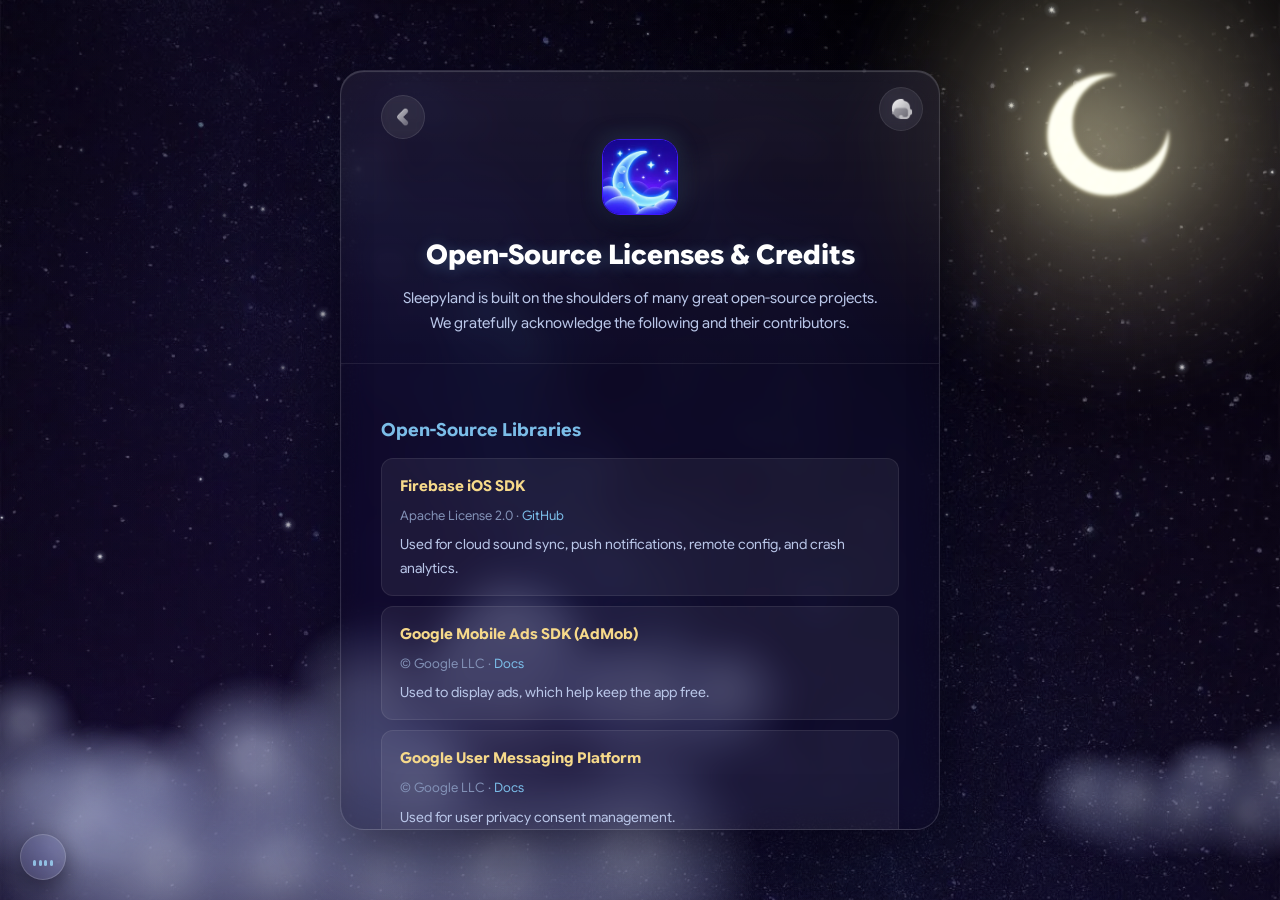
==== commit 21a6fc08: "refactor: 共用CSS抽成 site.css + BGM首次互動自動播放 - assets/site.css：8 個 content 頁的共用 CSS 交集(86條)，各 content 頁 " ====
--- a/acknowledgements-en.html
+++ b/acknowledgements-en.html
@@ -7,144 +7,19 @@
     <link rel="icon" type="image/png" href="assets/favicon.png">
     <link rel="apple-touch-icon" href="assets/apple-touch-icon.png">
     <title>Open-Source Licenses & Credits · Sleepyland</title>
+    <link rel="stylesheet" href="assets/site.css">
     <style id="pagecss">
-        @font-face{font-family:'Google Sans Flex';font-style:normal;font-weight:100 900;font-display:swap;src:url('assets/gsf_latin.woff2') format('woff2');unicode-range:U+0000-00FF,U+0131,U+0152-0153,U+02BB-02BC,U+02C6,U+02DA,U+02DC,U+0304,U+0308,U+0329,U+2000-206F,U+20AC,U+2122,U+2191,U+2193,U+2212,U+2215,U+FEFF,U+FFFD;}
-        @font-face{font-family:'Noto Sans TC';font-style:normal;font-weight:400;font-display:swap;src:url('assets/notosanstc_400.woff2') format('woff2');unicode-range:U+2000-206F,U+3000-303F,U+3100-312F,U+3400-4DBF,U+4E00-9FFF,U+F900-FAFF,U+FE30-FE4F,U+FF00-FFEF;}
-        @font-face{font-family:'Noto Sans TC';font-style:normal;font-weight:700;font-display:swap;src:url('assets/notosanstc_700.woff2') format('woff2');unicode-range:U+2000-206F,U+3000-303F,U+3100-312F,U+3400-4DBF,U+4E00-9FFF,U+F900-FAFF,U+FE30-FE4F,U+FF00-FFEF;}
-        :root{
-            --accent:#7BBDE8; --ink:#EAF4FF; --muted:#B9C6E8; --faint:#8291b6;
-            --card:rgba(14,10,34,0.42); --line:rgba(255,255,255,0.14); --pill:rgba(255,255,255,0.06);
-            --glow:rgba(255,244,190,0.55);
-            --font:"Google Sans Flex","Noto Sans TC",ui-rounded,"SF Pro Rounded",-apple-system,BlinkMacSystemFont,"PingFang TC",system-ui,sans-serif;
-        }
-        *{ margin:0; padding:0; box-sizing:border-box; }
-        html,body{ height:100%; }
-        body, a, button, input, textarea{ font-family:var(--font); }
-        body{
-            min-height:100vh; color:var(--ink); -webkit-font-smoothing:antialiased; line-height:1.8;
-            background:
-                linear-gradient(180deg, rgba(3,2,9,0.40) 0%, rgba(10,6,26,0.32) 46%, rgba(20,12,50,0.46) 100%),
-                #03020a url('assets/bg.webp') center center / cover no-repeat fixed;
-            display:flex; align-items:center; justify-content:center; padding:40px 20px; overflow-x:hidden;
-        }
-        /* 動畫層（星雲＋星星＋流星＋雲朵） */
-        #sky{ position:fixed; inset:0; width:100%; height:100%; z-index:0; pointer-events:none; }
-        /* 月亮素材圖＋淡黃光暈 */
-        .moon{ position:fixed; top:5vh; right:6vw; width:min(180px,26vw); z-index:0; pointer-events:none;
-               filter:drop-shadow(0 0 34px var(--glow)); }
-        .moon img{ width:100%; height:auto; display:block; }
-        .moon::before{ content:''; position:absolute; inset:-95%; z-index:-1; border-radius:50%;
-            background:radial-gradient(circle, rgba(255,247,205,0.36) 0%, rgba(255,243,185,0.18) 26%, rgba(255,240,175,0.07) 48%, rgba(255,240,175,0.02) 66%, transparent 82%);
-            filter:blur(26px); animation:moonGlow 6s ease-in-out infinite; }
-        @keyframes moonGlow{ 0%,100%{opacity:.82; transform:scale(1);} 50%{opacity:1; transform:scale(1.07);} }
-
-        .container{
-            position:relative; z-index:1; max-width:600px; width:100%;
-            max-height:min(760px, calc(100dvh - 80px)); display:flex; flex-direction:column; overflow:hidden;
-            background:linear-gradient(to bottom, rgba(255,255,255,0.06) 0%, rgba(255,255,255,0) 40%), var(--card);
-            backdrop-filter:blur(14px) saturate(1.4); -webkit-backdrop-filter:blur(14px) saturate(1.4);
-            border:1px solid var(--line); border-radius:24px;
-            box-shadow:0 24px 70px rgba(4,2,16,0.6), inset 0 1px 1px rgba(255,255,255,0.18), inset 0 -22px 46px rgba(0,0,0,0.06);
-        }
-        .container::after{ content:''; position:absolute; inset:0; z-index:6; pointer-events:none; border-radius:inherit; padding:1px;
-            background:radial-gradient(400px circle at var(--mx,50%) var(--my,50%), rgba(233,224,255,0.95), rgba(178,150,255,0.34) 42%, transparent 66%);
-            -webkit-mask:linear-gradient(#000 0 0) content-box, linear-gradient(#000 0 0); -webkit-mask-composite:xor;
-            mask:linear-gradient(#000 0 0) content-box, linear-gradient(#000 0 0); mask-composite:exclude;
-            opacity:0; transition:opacity .4s ease; }
-        .container:hover::after{ opacity:1; }
-        .chead{ flex:0 0 auto; padding:24px 40px 14px; position:relative; z-index:2; border-bottom:1px solid rgba(255,255,255,0.08); }
-        .chead .topbar{ margin-bottom:14px; }
-        .chead .header{ margin-bottom:6px; }
-        .chead .update-date{ margin-bottom:2px; }
-        .chead h1{ margin-bottom:6px; }
-        .cbody{ overflow-y:auto; min-height:0; padding:22px 40px 34px;
-            scrollbar-width:thin; scrollbar-color:rgba(255,255,255,0.22) transparent; }
-        .cbody::-webkit-scrollbar{ width:8px; }
-        .cbody::-webkit-scrollbar-track{ background:transparent; margin:8px 0; }
-        .cbody::-webkit-scrollbar-thumb{ background:rgba(255,255,255,0.18); border-radius:99px; border:2px solid transparent; background-clip:padding-box; }
-        .cbody::-webkit-scrollbar-thumb:hover{ background:rgba(255,255,255,0.34); background-clip:padding-box; }
-
-        .topbar{ display:flex; gap:10px; flex-wrap:wrap; margin-bottom:22px; }
-        .back{ display:inline-flex; align-items:center; gap:6px; padding:9px 16px; border-radius:11px;
-            background:var(--pill); border:1px solid rgba(255,255,255,0.10); color:var(--ink);
-            text-decoration:none; font-size:13.5px; font-weight:600; margin-bottom:6px;
-            backdrop-filter:blur(4px); -webkit-backdrop-filter:blur(4px);
-            transition:transform .2s ease, background .2s ease, border-color .2s ease, box-shadow .2s ease; }
-        .back:hover{ transform:translateY(-2px);
-            background:linear-gradient(to bottom, rgba(255,255,255,0.12), rgba(255,255,255,0.04));
-            border-color:rgba(255,255,255,0.26); box-shadow:0 8px 20px rgba(0,0,0,0.25); }
-        .bico{ width:15px; height:15px; vertical-align:-2px; }
-        .hico{ width:20px; height:20px; vertical-align:-4px; margin-right:6px; }
-        .back-fab{ display:inline-flex; align-items:center; justify-content:center; width:44px; height:44px; border-radius:50%;
-            background:var(--pill); border:1px solid rgba(255,255,255,0.10);
-            backdrop-filter:blur(4px); -webkit-backdrop-filter:blur(4px);
-            transition:transform .2s ease, background .2s ease, border-color .2s ease, box-shadow .2s ease; }
-        .back-fab img{ width:20px; height:20px; display:block; }
-        .scrolltop{ position:absolute; bottom:18px; right:18px; z-index:4; width:44px; height:44px; border-radius:50%;
-            display:flex; align-items:center; justify-content:center; cursor:pointer;
-            background:var(--pill); border:1px solid rgba(255,255,255,0.12);
-            backdrop-filter:blur(6px); -webkit-backdrop-filter:blur(6px);
-            opacity:0; pointer-events:none; transform:translateY(8px);
-            transition:opacity .25s ease, transform .25s ease, background .2s ease, border-color .2s ease; }
-        .scrolltop img{ width:20px; height:20px; display:block; }
-        .scrolltop.show{ opacity:1; pointer-events:auto; transform:translateY(0); }
-        .scrolltop:hover{ background:linear-gradient(to bottom, rgba(255,255,255,0.14), rgba(255,255,255,0.05)); border-color:rgba(255,255,255,0.28); }
-        .back-fab:hover{ transform:translateY(-2px);
-            background:linear-gradient(to bottom, rgba(255,255,255,0.12), rgba(255,255,255,0.04));
-            border-color:rgba(255,255,255,0.26); box-shadow:0 8px 20px rgba(0,0,0,0.25); }
-        .logo-link{ display:block; width:max-content; margin:0 auto; line-height:0; transition:transform .2s ease, filter .2s ease; }
-        .logo-link:hover{ transform:translateY(-2px); filter:brightness(1.08); }
-        .logo{ width:76px; height:76px; display:block; margin:0 auto 16px; border-radius:18px;
-            border:1px solid rgb(64,24,251);
-            box-shadow:0 10px 30px rgba(4,2,16,0.5), 0 0 22px rgba(123,189,232,0.22); }
-        .header{ text-align:center; margin-bottom:30px; }
-        h1{ font-size:27px; font-weight:800; color:#fff; margin-bottom:8px; text-align:center;
-            text-shadow:0 2px 14px rgba(123,189,232,0.30); }
-        .subtitle{ color:var(--muted); text-align:center; font-size:15px; line-height:1.7; }
-        .update-date{ color:var(--faint); text-align:center; margin-bottom:28px; font-size:13.5px;
-            text-transform:uppercase; letter-spacing:.06em; }
-        h2{ color:var(--accent); margin:28px 0 12px; font-size:18px; font-weight:700; }
-        h3{ color:#dbe6fb; margin:18px 0 8px; font-size:16px; font-weight:600; }
-        p, li{ color:var(--muted); line-height:1.85; margin-bottom:12px; font-size:15px; }
-        strong{ color:#F6D98A; font-weight:700; }
-        ul{ padding-left:22px; } li{ margin-bottom:8px; }
-        a{ color:var(--accent); text-decoration:none; } a:hover{ text-decoration:underline; }
-        .highlight{ background:rgba(123,189,232,0.10); border:1px solid rgba(123,189,232,0.22);
-            padding:16px 18px; border-radius:14px; margin:18px 0; }
-        .highlight p{ margin:0; color:#dce8fb; }
-        .lib{ padding:14px 18px; background:var(--pill); border:1px solid rgba(255,255,255,0.08);
-            border-radius:12px; margin-bottom:10px; }
         .lib-name{ color:#F6D98A; font-weight:700; font-size:15px; }
-        .lib-meta{ color:var(--faint); font-size:13px; margin-top:4px; }
-        .lib-meta a{ color:var(--accent); }
-        .note{ color:var(--muted); font-size:14px; line-height:1.7; margin-top:6px; }
-        .divider{ height:1px; background:var(--line); margin:28px 0; }
-        .section{ margin-bottom:30px; }
-        .section-title{ font-size:18px; font-weight:700; color:#eef4ff; margin-bottom:16px; display:flex; align-items:center; gap:8px; }
-        .faq-item{ background:var(--pill); border:1px solid rgba(255,255,255,0.08); border-radius:12px; padding:16px 18px; margin-bottom:12px; }
         .faq-q{ font-weight:600; color:#eef4ff; margin-bottom:8px; }
-        .faq-a{ color:var(--muted); line-height:1.75; font-size:14.5px; }
-        .contact-box{ background:linear-gradient(135deg, rgba(123,189,232,0.16), rgba(70,90,160,0.16));
-            border:1px solid rgba(123,189,232,0.24); border-radius:16px; padding:24px; text-align:center;
-            backdrop-filter:blur(6px); -webkit-backdrop-filter:blur(6px); }
         .contact-box h3{ color:#fff; margin-bottom:12px; }
-        .contact-box p{ color:var(--muted); margin-bottom:16px; }
         .contact-box .email-row{ display:flex; align-items:center; justify-content:center; gap:8px; }
         .contact-box a.email-link{ display:inline-block; background:linear-gradient(180deg,#9AD0F2,#7BBDE8);
             color:#04182E; padding:12px 22px; border-radius:10px; text-decoration:none; font-weight:700;
             max-width:220px; overflow:hidden; text-overflow:ellipsis; white-space:nowrap;
             box-shadow:0 6px 18px rgba(123,189,232,0.3); transition:transform .2s ease, box-shadow .2s ease; }
         .contact-box a.email-link:hover{ transform:translateY(-2px); box-shadow:0 10px 24px rgba(123,189,232,0.45); }
-        .copy-btn{ width:44px; min-width:44px; height:44px; aspect-ratio:1; border-radius:50%;
-            background:rgba(255,255,255,0.12); border:1px solid rgba(255,255,255,0.18); cursor:pointer;
-            display:flex; align-items:center; justify-content:center; transition:all .2s ease; flex-shrink:0; }
-        .copy-btn:hover{ transform:scale(1.1); background:rgba(255,255,255,0.2); }
         .copy-btn svg{ width:20px; height:20px; fill:#EAF4FF; }
         .copy-btn.copied svg{ fill:#7BE0A0; }
-        .toast{ position:fixed; bottom:24px; left:50%; transform:translateX(-50%) translateY(120px);
-            background:rgba(14,10,34,0.92); color:#EAF4FF; padding:12px 24px; border-radius:10px;
-            border:1px solid rgba(255,255,255,0.14); backdrop-filter:blur(8px); opacity:0; transition:all .3s ease; z-index:5; }
-        .toast.show{ transform:translateX(-50%) translateY(0); opacity:1; }
         .contact-fab{ position:absolute; top:16px; right:16px; z-index:5; width:44px; height:44px; border-radius:50%;
             display:inline-flex; align-items:center; justify-content:center;
             background:var(--pill); border:1px solid rgba(255,255,255,0.08);
@@ -156,27 +31,6 @@
             box-shadow:0 20px 40px rgba(0,0,0,0.15), inset 0 1px 1px rgba(255,255,255,0.32), inset 0 7px 14px rgba(255,255,255,0.12), inset 0 -12px 22px rgba(0,0,0,0.06);
             backdrop-filter:blur(12px) saturate(180%); -webkit-backdrop-filter:blur(12px) saturate(180%); }
         .footer span{ font-size:12.5px; color:var(--faint); text-transform:uppercase; font-weight:700; letter-spacing:.08em;  }
-        .footer{ text-align:center; margin-top:30px; color:var(--faint); font-size:13px; }
-        .footer a{ color:var(--accent); text-decoration:none; } .footer a:hover{ text-decoration:underline; }
-        @media (max-width:560px){ .chead{ padding:18px 20px 12px; } .cbody{ padding:18px 20px 30px; } body{ padding:16px; } .container{ max-height:calc(100dvh - 32px); border-radius:20px; } }
-        @media (prefers-reduced-motion:reduce){ .back,.email-link,.copy-btn{ transition:none; } .moon::before{ animation:none; } }
-    
-        /* 常駐背景音樂按鈕 */
-        .bgm-btn{ position:fixed; left:20px; bottom:20px; z-index:20; width:46px; height:46px; border-radius:50%;
-            display:flex; align-items:center; justify-content:center; cursor:pointer;
-            background:var(--pill,rgba(255,255,255,0.06)); border:1px solid rgba(255,255,255,0.16);
-            backdrop-filter:blur(8px) saturate(1.3); -webkit-backdrop-filter:blur(8px) saturate(1.3);
-            box-shadow:0 8px 22px rgba(4,2,16,0.45); transition:transform .2s ease, background .2s ease, border-color .2s ease; }
-        .bgm-btn:hover{ transform:translateY(-2px); background:linear-gradient(to bottom, rgba(255,255,255,0.14), rgba(255,255,255,0.05)); border-color:rgba(255,255,255,0.30); }
-        .bgm-ico{ display:flex; align-items:flex-end; gap:2.5px; height:18px; }
-        .bgm-ico span{ width:3px; height:6px; border-radius:2px; background:#9AD0F2; opacity:.85; }
-        .bgm-btn.playing .bgm-ico span{ animation:bgmBar 1s ease-in-out infinite; }
-        .bgm-ico span:nth-child(1){ animation-delay:0s; }
-        .bgm-ico span:nth-child(2){ animation-delay:.18s; }
-        .bgm-ico span:nth-child(3){ animation-delay:.36s; }
-        .bgm-ico span:nth-child(4){ animation-delay:.12s; }
-        @keyframes bgmBar{ 0%,100%{ height:5px; } 50%{ height:16px; } }
-        @media (prefers-reduced-motion:reduce){ .bgm-btn.playing .bgm-ico span{ animation:none; height:11px; } }
     </style>
 </head>
 <body>
--- a/assets/site.css
+++ b/assets/site.css
@@ -0,0 +1,148 @@
+/* Sleepyland site.css — 8 個 content 頁的共用 CSS 交集。改這裡＝content 頁全生效；index 不吃這支。更新記得換檔名/加版號破 CDN 快取 */
+@font-face{font-family:'Google Sans Flex';font-style:normal;font-weight:100 900;font-display:swap;src:url('gsf_latin.woff2') format('woff2');unicode-range:U+0000-00FF,U+0131,U+0152-0153,U+02BB-02BC,U+02C6,U+02DA,U+02DC,U+0304,U+0308,U+0329,U+2000-206F,U+20AC,U+2122,U+2191,U+2193,U+2212,U+2215,U+FEFF,U+FFFD;}
+@font-face{font-family:'Noto Sans TC';font-style:normal;font-weight:400;font-display:swap;src:url('notosanstc_400.woff2') format('woff2');unicode-range:U+2000-206F,U+3000-303F,U+3100-312F,U+3400-4DBF,U+4E00-9FFF,U+F900-FAFF,U+FE30-FE4F,U+FF00-FFEF;}
+@font-face{font-family:'Noto Sans TC';font-style:normal;font-weight:700;font-display:swap;src:url('notosanstc_700.woff2') format('woff2');unicode-range:U+2000-206F,U+3000-303F,U+3100-312F,U+3400-4DBF,U+4E00-9FFF,U+F900-FAFF,U+FE30-FE4F,U+FF00-FFEF;}
+:root{
+            --accent:#7BBDE8; --ink:#EAF4FF; --muted:#B9C6E8; --faint:#8291b6;
+            --card:rgba(14,10,34,0.42); --line:rgba(255,255,255,0.14); --pill:rgba(255,255,255,0.06);
+            --glow:rgba(255,244,190,0.55);
+            --font:"Google Sans Flex","Noto Sans TC",ui-rounded,"SF Pro Rounded",-apple-system,BlinkMacSystemFont,"PingFang TC",system-ui,sans-serif;
+        }
+*{ margin:0; padding:0; box-sizing:border-box; }
+html,body{ height:100%; }
+body, a, button, input, textarea{ font-family:var(--font); }
+body{
+            min-height:100vh; color:var(--ink); -webkit-font-smoothing:antialiased; line-height:1.8;
+            background:
+                linear-gradient(180deg, rgba(3,2,9,0.40) 0%, rgba(10,6,26,0.32) 46%, rgba(20,12,50,0.46) 100%),
+                #03020a url('bg.webp') center center / cover no-repeat fixed;
+            display:flex; align-items:center; justify-content:center; padding:40px 20px; overflow-x:hidden;
+        }
+/* 動畫層（星雲＋星星＋流星＋雲朵） */
+        #sky{ position:fixed; inset:0; width:100%; height:100%; z-index:0; pointer-events:none; }
+/* 月亮素材圖＋淡黃光暈 */
+        .moon{ position:fixed; top:5vh; right:6vw; width:min(180px,26vw); z-index:0; pointer-events:none;
+               filter:drop-shadow(0 0 34px var(--glow)); }
+.moon img{ width:100%; height:auto; display:block; }
+.moon::before{ content:''; position:absolute; inset:-95%; z-index:-1; border-radius:50%;
+            background:radial-gradient(circle, rgba(255,247,205,0.36) 0%, rgba(255,243,185,0.18) 26%, rgba(255,240,175,0.07) 48%, rgba(255,240,175,0.02) 66%, transparent 82%);
+            filter:blur(26px); animation:moonGlow 6s ease-in-out infinite; }
+@keyframes moonGlow{ 0%,100%{opacity:.82; transform:scale(1);} 50%{opacity:1; transform:scale(1.07);} }
+.container{
+            position:relative; z-index:1; max-width:600px; width:100%;
+            max-height:min(760px, calc(100dvh - 80px)); display:flex; flex-direction:column; overflow:hidden;
+            background:linear-gradient(to bottom, rgba(255,255,255,0.06) 0%, rgba(255,255,255,0) 40%), var(--card);
+            backdrop-filter:blur(14px) saturate(1.4); -webkit-backdrop-filter:blur(14px) saturate(1.4);
+            border:1px solid var(--line); border-radius:24px;
+            box-shadow:0 24px 70px rgba(4,2,16,0.6), inset 0 1px 1px rgba(255,255,255,0.18), inset 0 -22px 46px rgba(0,0,0,0.06);
+        }
+.container::after{ content:''; position:absolute; inset:0; z-index:6; pointer-events:none; border-radius:inherit; padding:1px;
+            background:radial-gradient(400px circle at var(--mx,50%) var(--my,50%), rgba(233,224,255,0.95), rgba(178,150,255,0.34) 42%, transparent 66%);
+            -webkit-mask:linear-gradient(#000 0 0) content-box, linear-gradient(#000 0 0); -webkit-mask-composite:xor;
+            mask:linear-gradient(#000 0 0) content-box, linear-gradient(#000 0 0); mask-composite:exclude;
+            opacity:0; transition:opacity .4s ease; }
+.container:hover::after{ opacity:1; }
+.chead{ flex:0 0 auto; padding:24px 40px 14px; position:relative; z-index:2; border-bottom:1px solid rgba(255,255,255,0.08); }
+.chead .topbar{ margin-bottom:14px; }
+.chead .header{ margin-bottom:6px; }
+.chead .update-date{ margin-bottom:2px; }
+.chead h1{ margin-bottom:6px; }
+.cbody{ overflow-y:auto; min-height:0; padding:22px 40px 34px;
+            scrollbar-width:thin; scrollbar-color:rgba(255,255,255,0.22) transparent; }
+.cbody::-webkit-scrollbar{ width:8px; }
+.cbody::-webkit-scrollbar-track{ background:transparent; margin:8px 0; }
+.cbody::-webkit-scrollbar-thumb{ background:rgba(255,255,255,0.18); border-radius:99px; border:2px solid transparent; background-clip:padding-box; }
+.cbody::-webkit-scrollbar-thumb:hover{ background:rgba(255,255,255,0.34); background-clip:padding-box; }
+.topbar{ display:flex; gap:10px; flex-wrap:wrap; margin-bottom:22px; }
+.back{ display:inline-flex; align-items:center; gap:6px; padding:9px 16px; border-radius:11px;
+            background:var(--pill); border:1px solid rgba(255,255,255,0.10); color:var(--ink);
+            text-decoration:none; font-size:13.5px; font-weight:600; margin-bottom:6px;
+            backdrop-filter:blur(4px); -webkit-backdrop-filter:blur(4px);
+            transition:transform .2s ease, background .2s ease, border-color .2s ease, box-shadow .2s ease; }
+.back:hover{ transform:translateY(-2px);
+            background:linear-gradient(to bottom, rgba(255,255,255,0.12), rgba(255,255,255,0.04));
+            border-color:rgba(255,255,255,0.26); box-shadow:0 8px 20px rgba(0,0,0,0.25); }
+.bico{ width:15px; height:15px; vertical-align:-2px; }
+.hico{ width:20px; height:20px; vertical-align:-4px; margin-right:6px; }
+.back-fab{ display:inline-flex; align-items:center; justify-content:center; width:44px; height:44px; border-radius:50%;
+            background:var(--pill); border:1px solid rgba(255,255,255,0.10);
+            backdrop-filter:blur(4px); -webkit-backdrop-filter:blur(4px);
+            transition:transform .2s ease, background .2s ease, border-color .2s ease, box-shadow .2s ease; }
+.back-fab img{ width:20px; height:20px; display:block; }
+.scrolltop{ position:absolute; bottom:18px; right:18px; z-index:4; width:44px; height:44px; border-radius:50%;
+            display:flex; align-items:center; justify-content:center; cursor:pointer;
+            background:var(--pill); border:1px solid rgba(255,255,255,0.12);
+            backdrop-filter:blur(6px); -webkit-backdrop-filter:blur(6px);
+            opacity:0; pointer-events:none; transform:translateY(8px);
+            transition:opacity .25s ease, transform .25s ease, background .2s ease, border-color .2s ease; }
+.scrolltop img{ width:20px; height:20px; display:block; }
+.scrolltop.show{ opacity:1; pointer-events:auto; transform:translateY(0); }
+.scrolltop:hover{ background:linear-gradient(to bottom, rgba(255,255,255,0.14), rgba(255,255,255,0.05)); border-color:rgba(255,255,255,0.28); }
+.back-fab:hover{ transform:translateY(-2px);
+            background:linear-gradient(to bottom, rgba(255,255,255,0.12), rgba(255,255,255,0.04));
+            border-color:rgba(255,255,255,0.26); box-shadow:0 8px 20px rgba(0,0,0,0.25); }
+.logo-link{ display:block; width:max-content; margin:0 auto; line-height:0; transition:transform .2s ease, filter .2s ease; }
+.logo-link:hover{ transform:translateY(-2px); filter:brightness(1.08); }
+.logo{ width:76px; height:76px; display:block; margin:0 auto 16px; border-radius:18px;
+            border:1px solid rgb(64,24,251);
+            box-shadow:0 10px 30px rgba(4,2,16,0.5), 0 0 22px rgba(123,189,232,0.22); }
+.header{ text-align:center; margin-bottom:30px; }
+h1{ font-size:27px; font-weight:800; color:#fff; margin-bottom:8px; text-align:center;
+            text-shadow:0 2px 14px rgba(123,189,232,0.30); }
+.subtitle{ color:var(--muted); text-align:center; font-size:15px; line-height:1.7; }
+.update-date{ color:var(--faint); text-align:center; margin-bottom:28px; font-size:13.5px;
+            text-transform:uppercase; letter-spacing:.06em; }
+h2{ color:var(--accent); margin:28px 0 12px; font-size:18px; font-weight:700; }
+h3{ color:#dbe6fb; margin:18px 0 8px; font-size:16px; font-weight:600; }
+p, li{ color:var(--muted); line-height:1.85; margin-bottom:12px; font-size:15px; }
+strong{ color:#F6D98A; font-weight:700; }
+ul{ padding-left:22px; }
+li{ margin-bottom:8px; }
+a{ color:var(--accent); text-decoration:none; }
+a:hover{ text-decoration:underline; }
+.highlight{ background:rgba(123,189,232,0.10); border:1px solid rgba(123,189,232,0.22);
+            padding:16px 18px; border-radius:14px; margin:18px 0; }
+.highlight p{ margin:0; color:#dce8fb; }
+.lib{ padding:14px 18px; background:var(--pill); border:1px solid rgba(255,255,255,0.08);
+            border-radius:12px; margin-bottom:10px; }
+.lib-meta{ color:var(--faint); font-size:13px; margin-top:4px; }
+.lib-meta a{ color:var(--accent); }
+.note{ color:var(--muted); font-size:14px; line-height:1.7; margin-top:6px; }
+.divider{ height:1px; background:var(--line); margin:28px 0; }
+.section{ margin-bottom:30px; }
+.section-title{ font-size:18px; font-weight:700; color:#eef4ff; margin-bottom:16px; display:flex; align-items:center; gap:8px; }
+.faq-item{ background:var(--pill); border:1px solid rgba(255,255,255,0.08); border-radius:12px; padding:16px 18px; margin-bottom:12px; }
+.faq-a{ color:var(--muted); line-height:1.75; font-size:14.5px; }
+.contact-box{ background:linear-gradient(135deg, rgba(123,189,232,0.16), rgba(70,90,160,0.16));
+            border:1px solid rgba(123,189,232,0.24); border-radius:16px; padding:24px; text-align:center;
+            backdrop-filter:blur(6px); -webkit-backdrop-filter:blur(6px); }
+.contact-box p{ color:var(--muted); margin-bottom:16px; }
+.copy-btn{ width:44px; min-width:44px; height:44px; aspect-ratio:1; border-radius:50%;
+            background:rgba(255,255,255,0.12); border:1px solid rgba(255,255,255,0.18); cursor:pointer;
+            display:flex; align-items:center; justify-content:center; transition:all .2s ease; flex-shrink:0; }
+.copy-btn:hover{ transform:scale(1.1); background:rgba(255,255,255,0.2); }
+.toast{ position:fixed; bottom:24px; left:50%; transform:translateX(-50%) translateY(120px);
+            background:rgba(14,10,34,0.92); color:#EAF4FF; padding:12px 24px; border-radius:10px;
+            border:1px solid rgba(255,255,255,0.14); backdrop-filter:blur(8px); opacity:0; transition:all .3s ease; z-index:5; }
+.toast.show{ transform:translateX(-50%) translateY(0); opacity:1; }
+.footer{ text-align:center; margin-top:30px; color:var(--faint); font-size:13px; }
+.footer a{ color:var(--accent); text-decoration:none; }
+.footer a:hover{ text-decoration:underline; }
+@media (max-width:560px){ .chead{ padding:18px 20px 12px; } .cbody{ padding:18px 20px 30px; } body{ padding:16px; } .container{ max-height:calc(100dvh - 32px); border-radius:20px; } }
+@media (prefers-reduced-motion:reduce){ .back,.email-link,.copy-btn{ transition:none; } .moon::before{ animation:none; } }
+/* 常駐背景音樂按鈕 */
+        .bgm-btn{ position:fixed; left:20px; bottom:20px; z-index:20; width:46px; height:46px; border-radius:50%;
+            display:flex; align-items:center; justify-content:center; cursor:pointer;
+            background:var(--pill,rgba(255,255,255,0.06)); border:1px solid rgba(255,255,255,0.16);
+            backdrop-filter:blur(8px) saturate(1.3); -webkit-backdrop-filter:blur(8px) saturate(1.3);
+            box-shadow:0 8px 22px rgba(4,2,16,0.45); transition:transform .2s ease, background .2s ease, border-color .2s ease; }
+.bgm-btn:hover{ transform:translateY(-2px); background:linear-gradient(to bottom, rgba(255,255,255,0.14), rgba(255,255,255,0.05)); border-color:rgba(255,255,255,0.30); }
+.bgm-ico{ display:flex; align-items:flex-end; gap:2.5px; height:18px; }
+.bgm-ico span{ width:3px; height:6px; border-radius:2px; background:#9AD0F2; opacity:.85; }
+.bgm-btn.playing .bgm-ico span{ animation:bgmBar 1s ease-in-out infinite; }
+.bgm-ico span:nth-child(1){ animation-delay:0s; }
+.bgm-ico span:nth-child(2){ animation-delay:.18s; }
+.bgm-ico span:nth-child(3){ animation-delay:.36s; }
+.bgm-ico span:nth-child(4){ animation-delay:.12s; }
+@keyframes bgmBar{ 0%,100%{ height:5px; } 50%{ height:16px; } }
+@media (prefers-reduced-motion:reduce){ .bgm-btn.playing .bgm-ico span{ animation:none; height:11px; } }
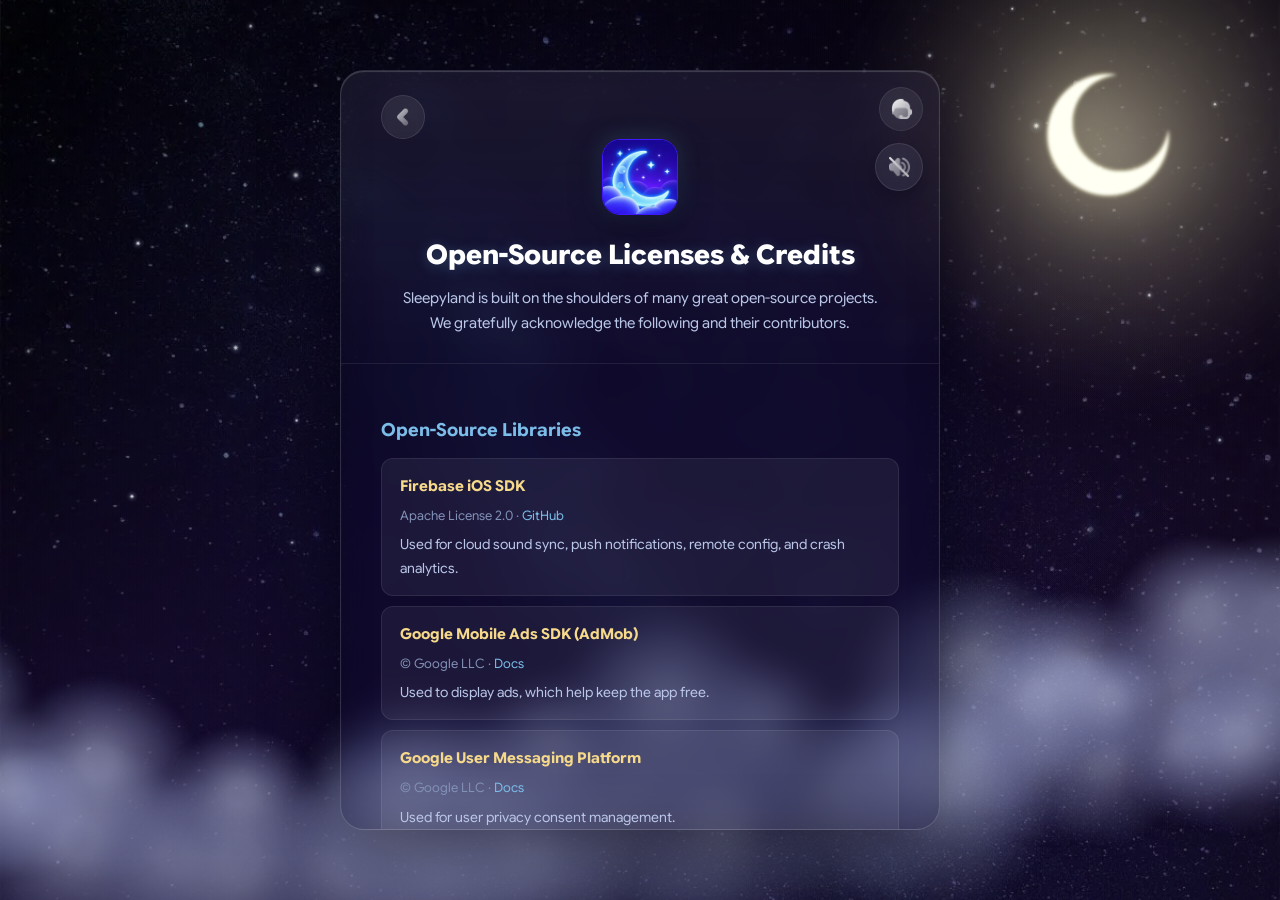
==== commit 6dabb99b: "feat(bgm): 播放鈕移到右上角客服鈕下方 + 換成喇叭 icon(播放/靜音兩態) - 按鈕從卡片外左下(fixed)移到卡片內(absolute top:72 right:16)，永遠在  " ====
--- a/acknowledgements-en.html
+++ b/acknowledgements-en.html
@@ -37,6 +37,7 @@
     <canvas id="sky" aria-hidden="true"></canvas>
     <div class="moon" aria-hidden="true"><img src="assets/moon.webp" alt="" fetchpriority="high" width="180" height="180"></div>
     <main class="container" id="swup">
+        <button id="bgm-btn" class="bgm-btn" type="button" aria-label="播放背景音樂" title="播放背景音樂"><img class="bgm-ico-img" src="assets/icon_pause.png" alt=""></button>
         <a href="feedback.html" class="contact-fab" aria-label="意見回饋" title="意見回饋"><img src="assets/icon_connect.png" alt=""></a>
         <div class="chead">
 <a href="index.html" class="back-fab" aria-label="Back" title="Back"><img src="assets/icon_back.png" alt=""></a>
@@ -111,11 +112,6 @@
 
     <!-- 常駐背景音樂（換頁不中斷）-->
     <audio id="bgm-audio" src="assets/bgm.mp3" loop preload="none"></audio>
-    <button id="bgm-btn" class="bgm-btn" type="button" aria-label="播放背景音樂" title="播放背景音樂">
-        <span class="bgm-ico" aria-hidden="true">
-            <span></span><span></span><span></span><span></span>
-        </span>
-    </button>
     <script src="assets/site.js" defer></script>
 </body>
 </html>
--- a/assets/site.css
+++ b/assets/site.css
@@ -130,19 +130,10 @@
 .footer a:hover{ text-decoration:underline; }
 @media (max-width:560px){ .chead{ padding:18px 20px 12px; } .cbody{ padding:18px 20px 30px; } body{ padding:16px; } .container{ max-height:calc(100dvh - 32px); border-radius:20px; } }
 @media (prefers-reduced-motion:reduce){ .back,.email-link,.copy-btn{ transition:none; } .moon::before{ animation:none; } }
-/* 常駐背景音樂按鈕 */
-        .bgm-btn{ position:fixed; left:20px; bottom:20px; z-index:20; width:46px; height:46px; border-radius:50%;
+        .bgm-btn{ position:absolute; top:72px; right:16px; z-index:5; width:48px; height:48px; border-radius:50%;
             display:flex; align-items:center; justify-content:center; cursor:pointer;
-            background:var(--pill,rgba(255,255,255,0.06)); border:1px solid rgba(255,255,255,0.16);
-            backdrop-filter:blur(8px) saturate(1.3); -webkit-backdrop-filter:blur(8px) saturate(1.3);
-            box-shadow:0 8px 22px rgba(4,2,16,0.45); transition:transform .2s ease, background .2s ease, border-color .2s ease; }
-.bgm-btn:hover{ transform:translateY(-2px); background:linear-gradient(to bottom, rgba(255,255,255,0.14), rgba(255,255,255,0.05)); border-color:rgba(255,255,255,0.30); }
-.bgm-ico{ display:flex; align-items:flex-end; gap:2.5px; height:18px; }
-.bgm-ico span{ width:3px; height:6px; border-radius:2px; background:#9AD0F2; opacity:.85; }
-.bgm-btn.playing .bgm-ico span{ animation:bgmBar 1s ease-in-out infinite; }
-.bgm-ico span:nth-child(1){ animation-delay:0s; }
-.bgm-ico span:nth-child(2){ animation-delay:.18s; }
-.bgm-ico span:nth-child(3){ animation-delay:.36s; }
-.bgm-ico span:nth-child(4){ animation-delay:.12s; }
-@keyframes bgmBar{ 0%,100%{ height:5px; } 50%{ height:16px; } }
-@media (prefers-reduced-motion:reduce){ .bgm-btn.playing .bgm-ico span{ animation:none; height:11px; } }
+            background:var(--pill,rgba(255,255,255,0.06)); border:1px solid rgba(255,255,255,0.10);
+            backdrop-filter:blur(6px) saturate(1.3); -webkit-backdrop-filter:blur(6px) saturate(1.3);
+            box-shadow:0 8px 22px rgba(4,2,16,0.35); transition:transform .2s ease, background .2s ease, border-color .2s ease; }
+        .bgm-btn:hover{ transform:translateY(-2px); background:linear-gradient(to bottom, rgba(255,255,255,0.14), rgba(255,255,255,0.05)); border-color:rgba(255,255,255,0.28); }
+        .bgm-ico-img{ width:24px; height:24px; display:block; }
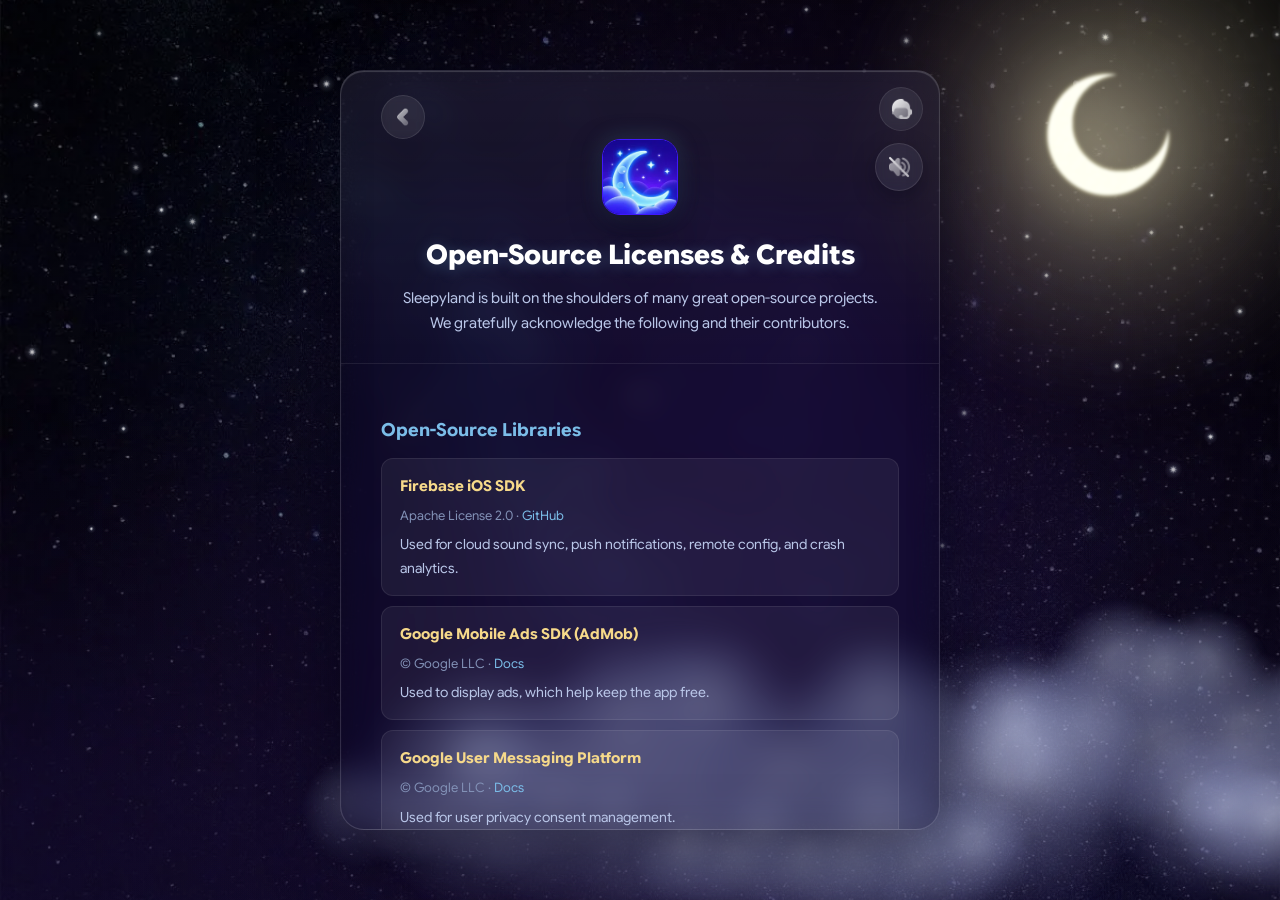
==== commit 99d4c401: "style: 玻璃按鈕 hover 統一成 BGM 按鈕效果 把 contact-fab(客服)/qlink(快速連結)/link/back(返回·語言)/back-fab/scrolltop/ co" ====
--- a/acknowledgements-en.html
+++ b/acknowledgements-en.html
@@ -26,10 +26,7 @@
             backdrop-filter:blur(6px); -webkit-backdrop-filter:blur(6px);
             transition:transform .22s ease, background .22s ease, border-color .22s ease, box-shadow .22s ease; }
         .contact-fab img{ width:24px; height:24px; display:block; }
-        .contact-fab:hover{ background:linear-gradient(to bottom, rgba(255,255,255,0.14) 0%, rgba(255,255,255,0) 55%), rgba(255,255,255,0.10);
-            border-color:rgba(255,255,255,0.28); transform:translateY(-2px);
-            box-shadow:0 20px 40px rgba(0,0,0,0.15), inset 0 1px 1px rgba(255,255,255,0.32), inset 0 7px 14px rgba(255,255,255,0.12), inset 0 -12px 22px rgba(0,0,0,0.06);
-            backdrop-filter:blur(12px) saturate(180%); -webkit-backdrop-filter:blur(12px) saturate(180%); }
+        .contact-fab:hover{ transform:translateY(-2px); background:linear-gradient(to bottom, rgba(255,255,255,0.14), rgba(255,255,255,0.05)); border-color:rgba(255,255,255,0.28); box-shadow:0 8px 22px rgba(4,2,16,0.35); }
         .footer span{ font-size:12.5px; color:var(--faint); text-transform:uppercase; font-weight:700; letter-spacing:.08em;  }
     </style>
 </head>
--- a/assets/site.css
+++ b/assets/site.css
@@ -59,9 +59,7 @@
             text-decoration:none; font-size:13.5px; font-weight:600; margin-bottom:6px;
             backdrop-filter:blur(4px); -webkit-backdrop-filter:blur(4px);
             transition:transform .2s ease, background .2s ease, border-color .2s ease, box-shadow .2s ease; }
-.back:hover{ transform:translateY(-2px);
-            background:linear-gradient(to bottom, rgba(255,255,255,0.12), rgba(255,255,255,0.04));
-            border-color:rgba(255,255,255,0.26); box-shadow:0 8px 20px rgba(0,0,0,0.25); }
+.back:hover{ transform:translateY(-2px); background:linear-gradient(to bottom, rgba(255,255,255,0.14), rgba(255,255,255,0.05)); border-color:rgba(255,255,255,0.28); box-shadow:0 8px 22px rgba(4,2,16,0.35); }
 .bico{ width:15px; height:15px; vertical-align:-2px; }
 .hico{ width:20px; height:20px; vertical-align:-4px; margin-right:6px; }
 .back-fab{ display:inline-flex; align-items:center; justify-content:center; width:44px; height:44px; border-radius:50%;
@@ -77,10 +75,8 @@
             transition:opacity .25s ease, transform .25s ease, background .2s ease, border-color .2s ease; }
 .scrolltop img{ width:20px; height:20px; display:block; }
 .scrolltop.show{ opacity:1; pointer-events:auto; transform:translateY(0); }
-.scrolltop:hover{ background:linear-gradient(to bottom, rgba(255,255,255,0.14), rgba(255,255,255,0.05)); border-color:rgba(255,255,255,0.28); }
-.back-fab:hover{ transform:translateY(-2px);
-            background:linear-gradient(to bottom, rgba(255,255,255,0.12), rgba(255,255,255,0.04));
-            border-color:rgba(255,255,255,0.26); box-shadow:0 8px 20px rgba(0,0,0,0.25); }
+.scrolltop:hover{ transform:translateY(-2px); background:linear-gradient(to bottom, rgba(255,255,255,0.14), rgba(255,255,255,0.05)); border-color:rgba(255,255,255,0.28); box-shadow:0 8px 22px rgba(4,2,16,0.35); }
+.back-fab:hover{ transform:translateY(-2px); background:linear-gradient(to bottom, rgba(255,255,255,0.14), rgba(255,255,255,0.05)); border-color:rgba(255,255,255,0.28); box-shadow:0 8px 22px rgba(4,2,16,0.35); }
 .logo-link{ display:block; width:max-content; margin:0 auto; line-height:0; transition:transform .2s ease, filter .2s ease; }
 .logo-link:hover{ transform:translateY(-2px); filter:brightness(1.08); }
 .logo{ width:76px; height:76px; display:block; margin:0 auto 16px; border-radius:18px;
@@ -120,7 +116,7 @@
 .copy-btn{ width:44px; min-width:44px; height:44px; aspect-ratio:1; border-radius:50%;
             background:rgba(255,255,255,0.12); border:1px solid rgba(255,255,255,0.18); cursor:pointer;
             display:flex; align-items:center; justify-content:center; transition:all .2s ease; flex-shrink:0; }
-.copy-btn:hover{ transform:scale(1.1); background:rgba(255,255,255,0.2); }
+.copy-btn:hover{ transform:translateY(-2px); background:linear-gradient(to bottom, rgba(255,255,255,0.14), rgba(255,255,255,0.05)); border-color:rgba(255,255,255,0.28); box-shadow:0 8px 22px rgba(4,2,16,0.35); }
 .toast{ position:fixed; bottom:24px; left:50%; transform:translateX(-50%) translateY(120px);
             background:rgba(14,10,34,0.92); color:#EAF4FF; padding:12px 24px; border-radius:10px;
             border:1px solid rgba(255,255,255,0.14); backdrop-filter:blur(8px); opacity:0; transition:all .3s ease; z-index:5; }
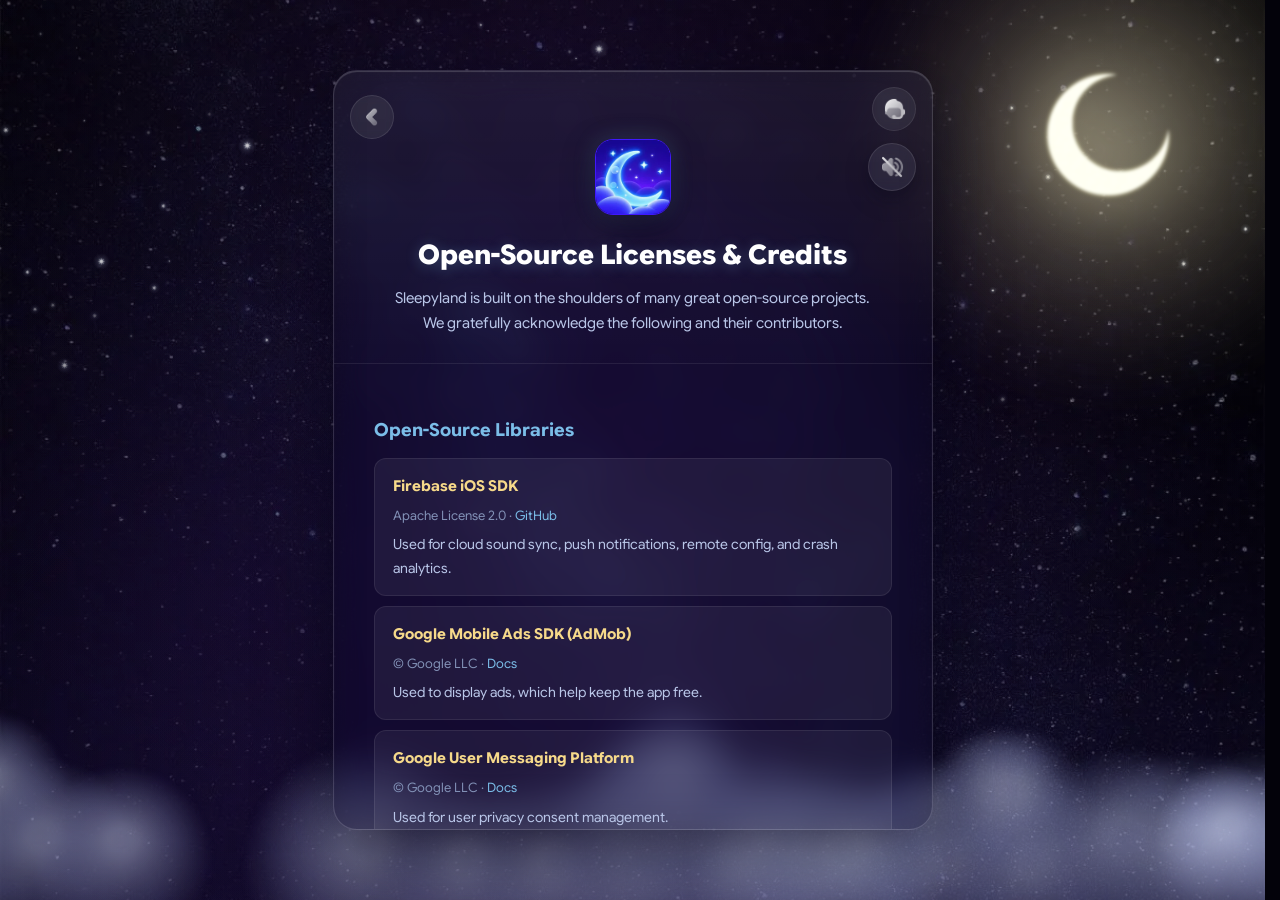
==== commit 2afd1b3a: "fix: 根治換頁閃爍——每頁自帶完整樣式，移除共用 site.css 增刪機制 換頁閃爍(白閃/未套樣式/背景抖)的根源是先前把共用CSS抽成外部 site.css：router 換頁時 要卸載/載" ====
--- a/acknowledgements-en.html
+++ b/acknowledgements-en.html
@@ -7,8 +7,144 @@
     <link rel="icon" type="image/png" href="assets/favicon.png">
     <link rel="apple-touch-icon" href="assets/apple-touch-icon.png">
     <title>Open-Source Licenses & Credits · Sleepyland</title>
-    <link rel="stylesheet" href="assets/site.css">
     <style id="pagecss">
+        /* ===== 共用基底 ===== */
+        @font-face{font-family:'Google Sans Flex';font-style:normal;font-weight:100 900;font-display:swap;src:url('assets/gsf_latin.woff2') format('woff2');unicode-range:U+0000-00FF,U+0131,U+0152-0153,U+02BB-02BC,U+02C6,U+02DA,U+02DC,U+0304,U+0308,U+0329,U+2000-206F,U+20AC,U+2122,U+2191,U+2193,U+2212,U+2215,U+FEFF,U+FFFD;}
+@font-face{font-family:'Noto Sans TC';font-style:normal;font-weight:400;font-display:swap;src:url('assets/notosanstc_400.woff2') format('woff2');unicode-range:U+2000-206F,U+3000-303F,U+3100-312F,U+3400-4DBF,U+4E00-9FFF,U+F900-FAFF,U+FE30-FE4F,U+FF00-FFEF;}
+@font-face{font-family:'Noto Sans TC';font-style:normal;font-weight:700;font-display:swap;src:url('assets/notosanstc_700.woff2') format('woff2');unicode-range:U+2000-206F,U+3000-303F,U+3100-312F,U+3400-4DBF,U+4E00-9FFF,U+F900-FAFF,U+FE30-FE4F,U+FF00-FFEF;}
+:root{
+            --accent:#7BBDE8; --ink:#EAF4FF; --muted:#B9C6E8; --faint:#8291b6;
+            --card:rgba(14,10,34,0.42); --line:rgba(255,255,255,0.14); --pill:rgba(255,255,255,0.06);
+            --glow:rgba(255,244,190,0.55);
+            --font:"Google Sans Flex","Noto Sans TC",ui-rounded,"SF Pro Rounded",-apple-system,BlinkMacSystemFont,"PingFang TC",system-ui,sans-serif;
+        }
+*{ margin:0; padding:0; box-sizing:border-box; }
+html,body{ height:100%; }
+body, a, button, input, textarea{ font-family:var(--font); }
+body{
+            min-height:100vh; color:var(--ink); -webkit-font-smoothing:antialiased; line-height:1.8;
+            background:
+                linear-gradient(180deg, rgba(3,2,9,0.40) 0%, rgba(10,6,26,0.32) 46%, rgba(20,12,50,0.46) 100%),
+                #03020a url('assets/bg.webp') center center / cover no-repeat fixed;
+            display:flex; align-items:center; justify-content:center; padding:40px 20px; overflow-x:hidden;
+        }
+/* 動畫層（星雲＋星星＋流星＋雲朵） */
+        #sky{ position:fixed; inset:0; width:100%; height:100%; z-index:0; pointer-events:none; }
+/* 月亮素材圖＋淡黃光暈 */
+        .moon{ position:fixed; top:5vh; right:6vw; width:min(180px,26vw); z-index:0; pointer-events:none;
+               filter:drop-shadow(0 0 34px var(--glow)); }
+.moon img{ width:100%; height:auto; display:block; }
+.moon::before{ content:''; position:absolute; inset:-95%; z-index:-1; border-radius:50%;
+            background:radial-gradient(circle, rgba(255,247,205,0.36) 0%, rgba(255,243,185,0.18) 26%, rgba(255,240,175,0.07) 48%, rgba(255,240,175,0.02) 66%, transparent 82%);
+            filter:blur(26px); animation:moonGlow 6s ease-in-out infinite; }
+@keyframes moonGlow{ 0%,100%{opacity:.82; transform:scale(1);} 50%{opacity:1; transform:scale(1.07);} }
+.container{
+            position:relative; z-index:1; max-width:600px; width:100%;
+            max-height:min(760px, calc(100dvh - 80px)); display:flex; flex-direction:column; overflow:hidden;
+            background:linear-gradient(to bottom, rgba(255,255,255,0.06) 0%, rgba(255,255,255,0) 40%), var(--card);
+            backdrop-filter:blur(14px) saturate(1.4); -webkit-backdrop-filter:blur(14px) saturate(1.4);
+            border:1px solid var(--line); border-radius:24px;
+            box-shadow:0 24px 70px rgba(4,2,16,0.6), inset 0 1px 1px rgba(255,255,255,0.18), inset 0 -22px 46px rgba(0,0,0,0.06);
+        }
+.container::after{ content:''; position:absolute; inset:0; z-index:6; pointer-events:none; border-radius:inherit; padding:1px;
+            background:radial-gradient(400px circle at var(--mx,50%) var(--my,50%), rgba(233,224,255,0.95), rgba(178,150,255,0.34) 42%, transparent 66%);
+            -webkit-mask:linear-gradient(#000 0 0) content-box, linear-gradient(#000 0 0); -webkit-mask-composite:xor;
+            mask:linear-gradient(#000 0 0) content-box, linear-gradient(#000 0 0); mask-composite:exclude;
+            opacity:0; transition:opacity .4s ease; }
+.container:hover::after{ opacity:1; }
+.chead{ flex:0 0 auto; padding:24px 40px 14px; position:relative; z-index:2; border-bottom:1px solid rgba(255,255,255,0.08); }
+.chead .topbar{ margin-bottom:14px; }
+.chead .header{ margin-bottom:6px; }
+.chead .update-date{ margin-bottom:2px; }
+.chead h1{ margin-bottom:6px; }
+.cbody{ overflow-y:auto; min-height:0; padding:22px 40px 34px;
+            scrollbar-width:thin; scrollbar-color:rgba(255,255,255,0.22) transparent; }
+.cbody::-webkit-scrollbar{ width:8px; }
+.cbody::-webkit-scrollbar-track{ background:transparent; margin:8px 0; }
+.cbody::-webkit-scrollbar-thumb{ background:rgba(255,255,255,0.18); border-radius:99px; border:2px solid transparent; background-clip:padding-box; }
+.cbody::-webkit-scrollbar-thumb:hover{ background:rgba(255,255,255,0.34); background-clip:padding-box; }
+.topbar{ display:flex; gap:10px; flex-wrap:wrap; margin-bottom:22px; }
+.back{ display:inline-flex; align-items:center; gap:6px; padding:9px 16px; border-radius:11px;
+            background:var(--pill); border:1px solid rgba(255,255,255,0.10); color:var(--ink);
+            text-decoration:none; font-size:13.5px; font-weight:600; margin-bottom:6px;
+            backdrop-filter:blur(4px); -webkit-backdrop-filter:blur(4px);
+            transition:transform .2s ease, background .2s ease, border-color .2s ease, box-shadow .2s ease; }
+.back:hover{ transform:translateY(-2px); background:linear-gradient(to bottom, rgba(255,255,255,0.14), rgba(255,255,255,0.05)); border-color:rgba(255,255,255,0.28); box-shadow:0 8px 22px rgba(4,2,16,0.35); }
+.bico{ width:15px; height:15px; vertical-align:-2px; }
+.hico{ width:20px; height:20px; vertical-align:-4px; margin-right:6px; }
+.back-fab{ display:inline-flex; align-items:center; justify-content:center; width:44px; height:44px; border-radius:50%;
+            background:var(--pill); border:1px solid rgba(255,255,255,0.10);
+            backdrop-filter:blur(4px); -webkit-backdrop-filter:blur(4px);
+            margin-left:-24px;   /* 左距與右上按鈕(right:16)對齊：chead padding-left 40 → 實際離卡片左緣 16 */
+            transition:transform .2s ease, background .2s ease, border-color .2s ease, box-shadow .2s ease; }
+.back-fab img{ width:20px; height:20px; display:block; }
+.scrolltop{ position:absolute; bottom:18px; right:18px; z-index:4; width:44px; height:44px; border-radius:50%;
+            display:flex; align-items:center; justify-content:center; cursor:pointer;
+            background:var(--pill); border:1px solid rgba(255,255,255,0.12);
+            backdrop-filter:blur(6px); -webkit-backdrop-filter:blur(6px);
+            opacity:0; pointer-events:none; transform:translateY(8px);
+            transition:opacity .25s ease, transform .25s ease, background .2s ease, border-color .2s ease; }
+.scrolltop img{ width:20px; height:20px; display:block; }
+.scrolltop.show{ opacity:1; pointer-events:auto; transform:translateY(0); }
+.scrolltop:hover{ transform:translateY(-2px); background:linear-gradient(to bottom, rgba(255,255,255,0.14), rgba(255,255,255,0.05)); border-color:rgba(255,255,255,0.28); box-shadow:0 8px 22px rgba(4,2,16,0.35); }
+.back-fab:hover{ transform:translateY(-2px); background:linear-gradient(to bottom, rgba(255,255,255,0.14), rgba(255,255,255,0.05)); border-color:rgba(255,255,255,0.28); box-shadow:0 8px 22px rgba(4,2,16,0.35); }
+.logo-link{ display:block; width:max-content; margin:0 auto; line-height:0; transition:transform .2s ease, filter .2s ease; }
+.logo-link:hover{ transform:translateY(-2px); filter:brightness(1.08); }
+.logo{ width:76px; height:76px; display:block; margin:0 auto 16px; border-radius:18px;
+            border:1px solid rgb(64,24,251);
+            box-shadow:0 10px 30px rgba(4,2,16,0.5), 0 0 22px rgba(123,189,232,0.22); }
+.header{ text-align:center; margin-bottom:30px; }
+h1{ font-size:27px; font-weight:800; color:#fff; margin-bottom:8px; text-align:center;
+            text-shadow:0 2px 14px rgba(123,189,232,0.30); }
+.subtitle{ color:var(--muted); text-align:center; font-size:15px; line-height:1.7; }
+.update-date{ color:var(--faint); text-align:center; margin-bottom:28px; font-size:13.5px;
+            text-transform:uppercase; letter-spacing:.06em; }
+h2{ color:var(--accent); margin:28px 0 12px; font-size:18px; font-weight:700; }
+h3{ color:#dbe6fb; margin:18px 0 8px; font-size:16px; font-weight:600; }
+p, li{ color:var(--muted); line-height:1.85; margin-bottom:12px; font-size:15px; }
+strong{ color:#F6D98A; font-weight:700; }
+ul{ padding-left:22px; }
+li{ margin-bottom:8px; }
+a{ color:var(--accent); text-decoration:none; }
+a:hover{ text-decoration:underline; }
+.highlight{ background:rgba(123,189,232,0.10); border:1px solid rgba(123,189,232,0.22);
+            padding:16px 18px; border-radius:14px; margin:18px 0; }
+.highlight p{ margin:0; color:#dce8fb; }
+.lib{ padding:14px 18px; background:var(--pill); border:1px solid rgba(255,255,255,0.08);
+            border-radius:12px; margin-bottom:10px; }
+.lib-meta{ color:var(--faint); font-size:13px; margin-top:4px; }
+.lib-meta a{ color:var(--accent); }
+.note{ color:var(--muted); font-size:14px; line-height:1.7; margin-top:6px; }
+.divider{ height:1px; background:var(--line); margin:28px 0; }
+.section{ margin-bottom:30px; }
+.section-title{ font-size:18px; font-weight:700; color:#eef4ff; margin-bottom:16px; display:flex; align-items:center; gap:8px; }
+.faq-item{ background:var(--pill); border:1px solid rgba(255,255,255,0.08); border-radius:12px; padding:16px 18px; margin-bottom:12px; }
+.faq-a{ color:var(--muted); line-height:1.75; font-size:14.5px; }
+.contact-box{ background:linear-gradient(135deg, rgba(123,189,232,0.16), rgba(70,90,160,0.16));
+            border:1px solid rgba(123,189,232,0.24); border-radius:16px; padding:24px; text-align:center;
+            backdrop-filter:blur(6px); -webkit-backdrop-filter:blur(6px); }
+.contact-box p{ color:var(--muted); margin-bottom:16px; }
+.copy-btn{ width:44px; min-width:44px; height:44px; aspect-ratio:1; border-radius:50%;
+            background:rgba(255,255,255,0.12); border:1px solid rgba(255,255,255,0.18); cursor:pointer;
+            display:flex; align-items:center; justify-content:center; transition:all .2s ease; flex-shrink:0; }
+.copy-btn:hover{ transform:translateY(-2px); background:linear-gradient(to bottom, rgba(255,255,255,0.14), rgba(255,255,255,0.05)); border-color:rgba(255,255,255,0.28); box-shadow:0 8px 22px rgba(4,2,16,0.35); }
+.toast{ position:fixed; bottom:24px; left:50%; transform:translateX(-50%) translateY(120px);
+            background:rgba(14,10,34,0.92); color:#EAF4FF; padding:12px 24px; border-radius:10px;
+            border:1px solid rgba(255,255,255,0.14); backdrop-filter:blur(8px); opacity:0; transition:all .3s ease; z-index:5; }
+.toast.show{ transform:translateX(-50%) translateY(0); opacity:1; }
+.footer{ text-align:center; margin-top:30px; color:var(--faint); font-size:13px; }
+.footer a{ color:var(--accent); text-decoration:none; }
+.footer a:hover{ text-decoration:underline; }
+@media (max-width:560px){ .chead{ padding:18px 20px 12px; } .cbody{ padding:18px 20px 30px; } body{ padding:16px; } .container{ max-height:calc(100dvh - 32px); border-radius:20px; } .back-fab{ margin-left:-4px; } }
+@media (prefers-reduced-motion:reduce){ .back,.email-link,.copy-btn{ transition:none; } .moon::before{ animation:none; } }
+        .bgm-btn{ position:absolute; top:72px; right:16px; z-index:5; width:48px; height:48px; border-radius:50%;
+            display:flex; align-items:center; justify-content:center; cursor:pointer;
+            background:var(--pill,rgba(255,255,255,0.06)); border:1px solid rgba(255,255,255,0.10);
+            backdrop-filter:blur(6px) saturate(1.3); -webkit-backdrop-filter:blur(6px) saturate(1.3);
+            box-shadow:0 8px 22px rgba(4,2,16,0.35); transition:transform .2s ease, background .2s ease, border-color .2s ease; }
+        .bgm-btn:hover{ transform:translateY(-2px); background:linear-gradient(to bottom, rgba(255,255,255,0.14), rgba(255,255,255,0.05)); border-color:rgba(255,255,255,0.28); }
+        .bgm-ico-img{ width:24px; height:24px; display:block; }
+        /* ===== 本頁專屬 ===== */
         .lib-name{ color:#F6D98A; font-weight:700; font-size:15px; }
         .faq-q{ font-weight:600; color:#eef4ff; margin-bottom:8px; }
         .contact-box h3{ color:#fff; margin-bottom:12px; }
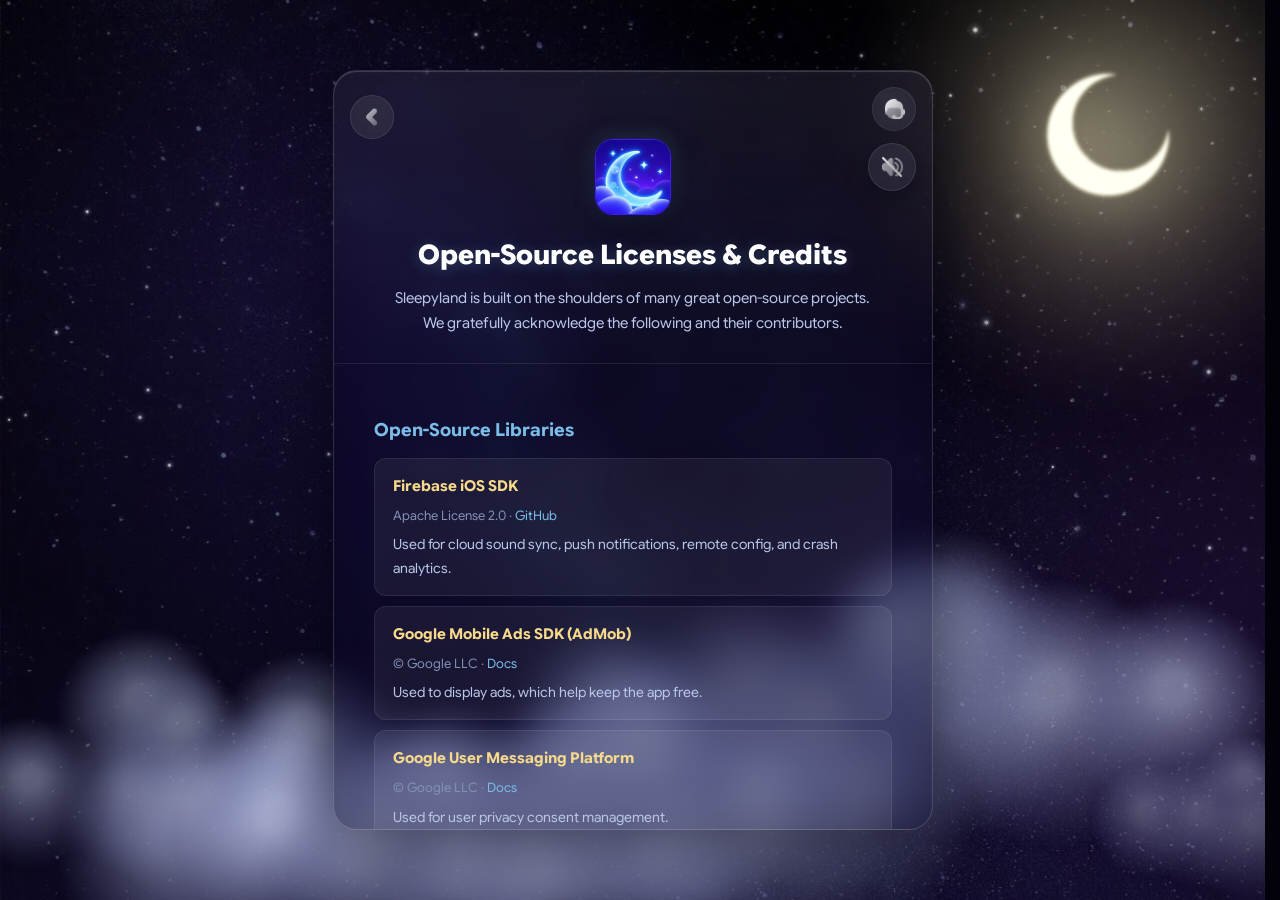
==== commit 3c1b5262: "license: 手機版鎖外層捲動,只留玻璃卡片內部捲軸(body改100dvh+overflow:hidden)" ====
--- a/acknowledgements-en.html
+++ b/acknowledgements-en.html
@@ -22,11 +22,11 @@
 html,body{ height:100%; }
 body, a, button, input, textarea{ font-family:var(--font); }
 body{
-            min-height:100vh; color:var(--ink); -webkit-font-smoothing:antialiased; line-height:1.8;
+            height:100dvh; color:var(--ink); -webkit-font-smoothing:antialiased; line-height:1.8;
             background:
                 linear-gradient(180deg, rgba(3,2,9,0.40) 0%, rgba(10,6,26,0.32) 46%, rgba(20,12,50,0.46) 100%),
                 #03020a url('assets/bg.webp') center center / cover no-repeat fixed;
-            display:flex; align-items:center; justify-content:center; padding:40px 20px; overflow-x:hidden;
+            display:flex; align-items:center; justify-content:center; padding:40px 20px; overflow:hidden;
         }
 /* 動畫層（星雲＋星星＋流星＋雲朵） */
         #sky{ position:fixed; inset:0; width:100%; height:100%; z-index:0; pointer-events:none; }
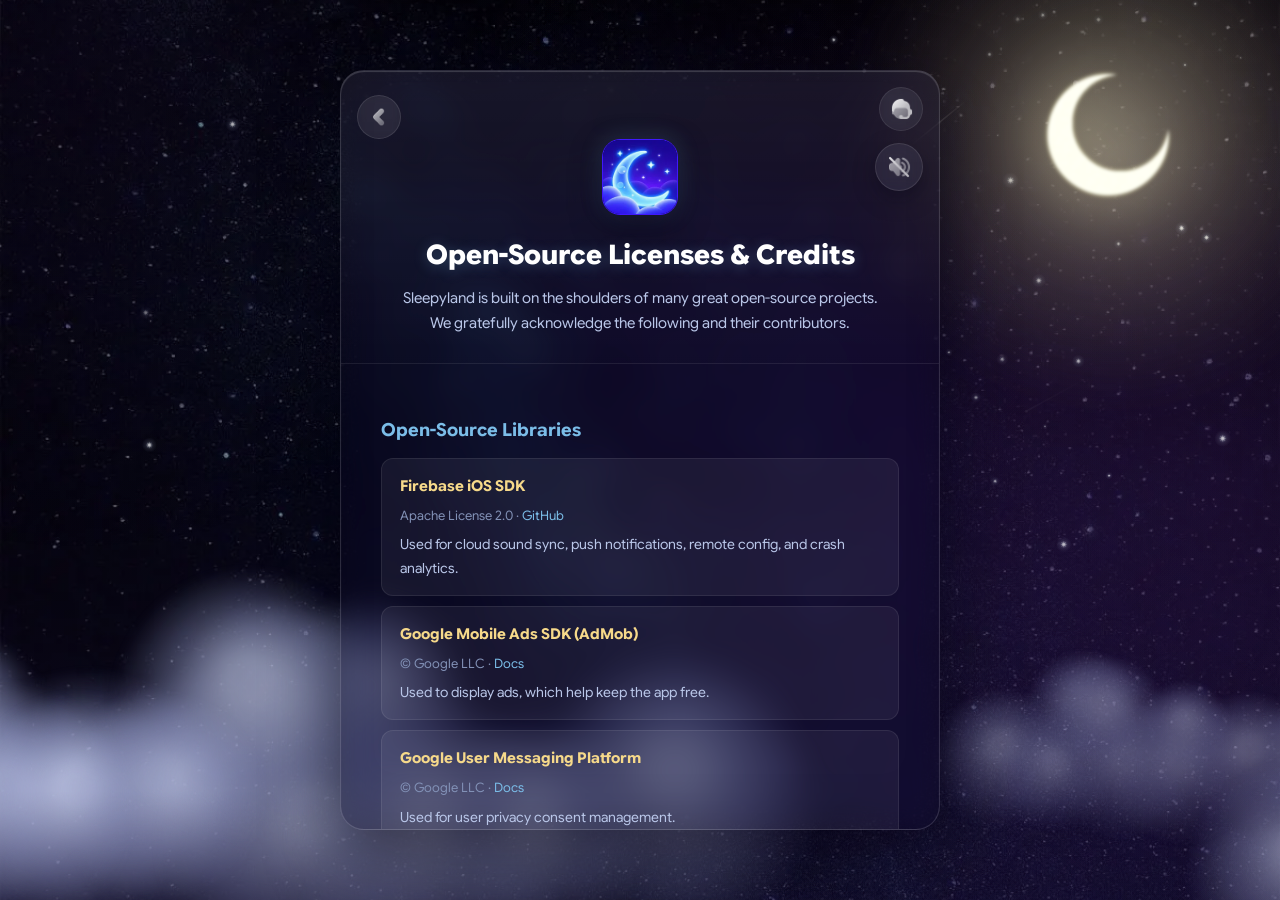
==== commit 76a9c332: "license: 根治雙層捲軸—html也鎖overflow:hidden並移除scrollbar-gutter(常駐捲軸槽元兇),外層零捲軸只留.cbody內捲" ====
--- a/acknowledgements-en.html
+++ b/acknowledgements-en.html
@@ -19,7 +19,7 @@
             --font:"Google Sans Flex","Noto Sans TC",ui-rounded,"SF Pro Rounded",-apple-system,BlinkMacSystemFont,"PingFang TC",system-ui,sans-serif;
         }
 *{ margin:0; padding:0; box-sizing:border-box; }
-html,body{ height:100%; }
+html,body{ height:100%; overflow:hidden; }
 body, a, button, input, textarea{ font-family:var(--font); }
 body{
             height:100dvh; color:var(--ink); -webkit-font-smoothing:antialiased; line-height:1.8;
